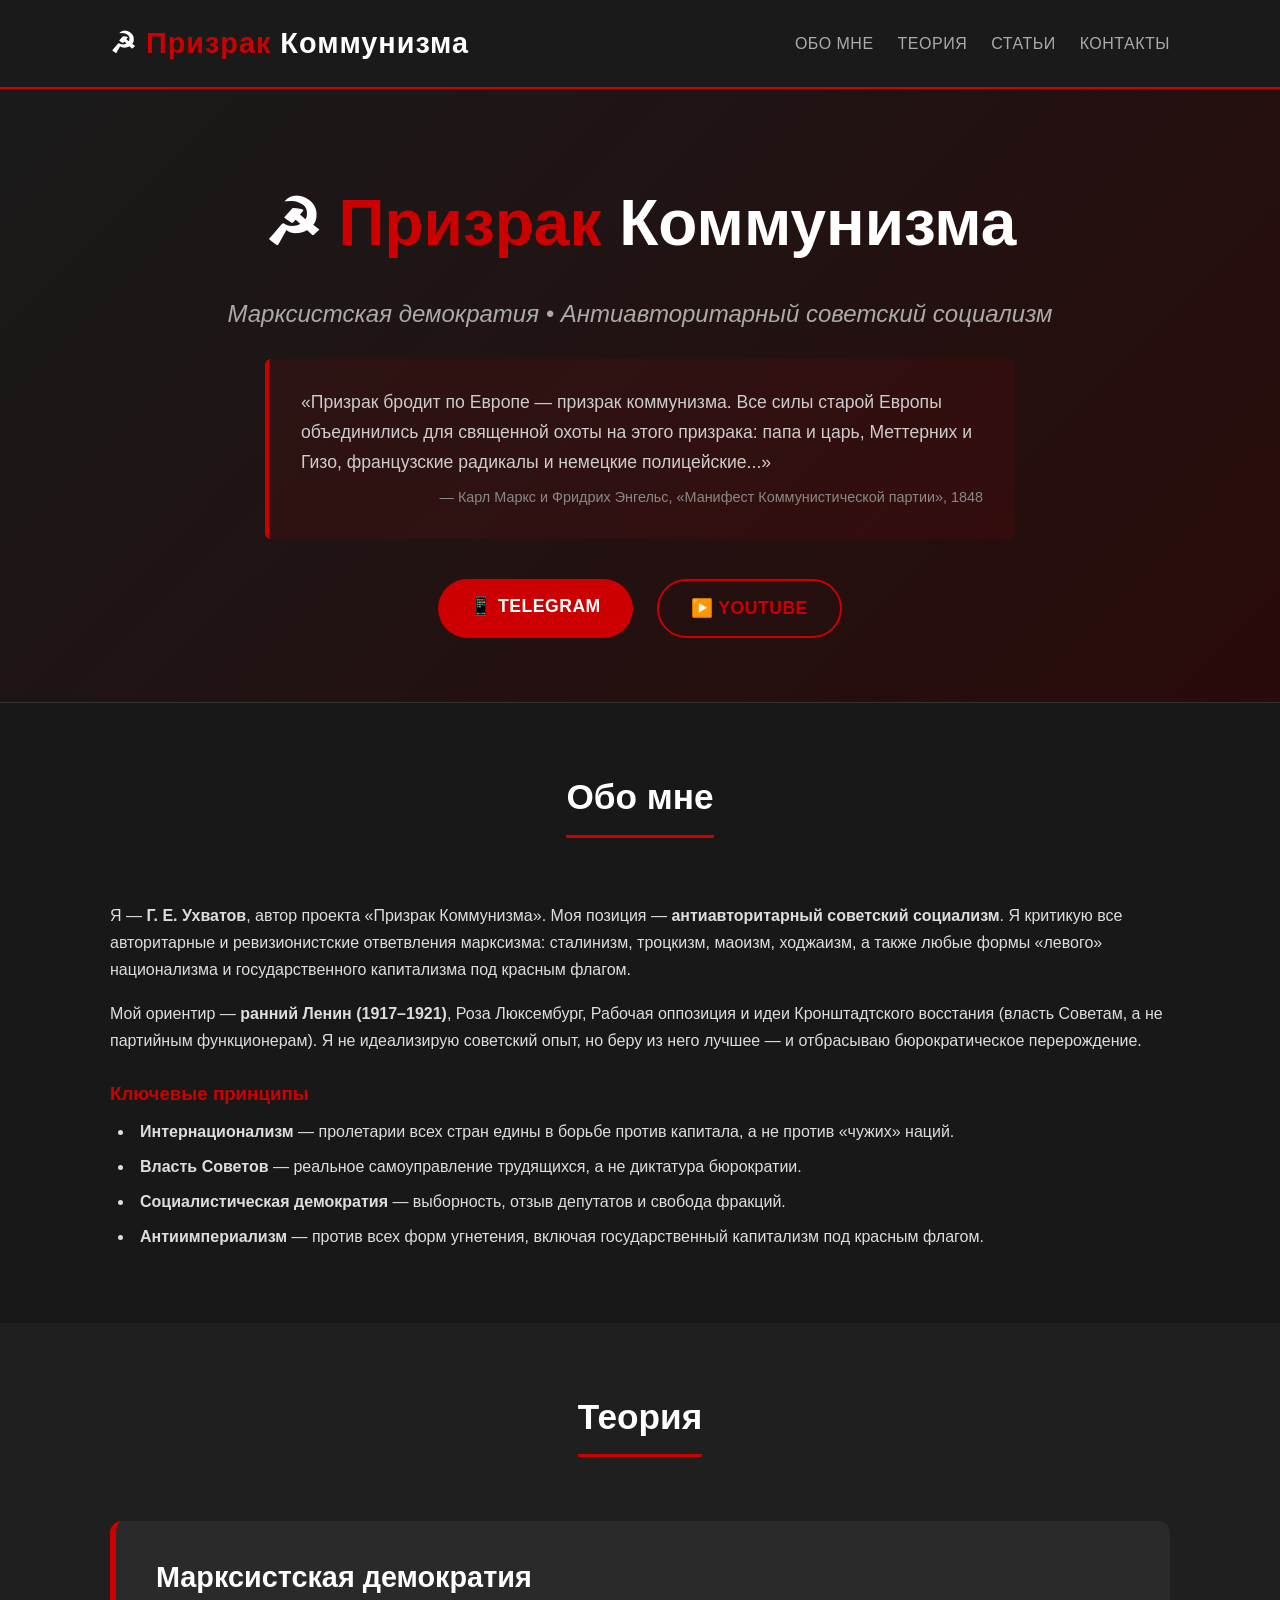
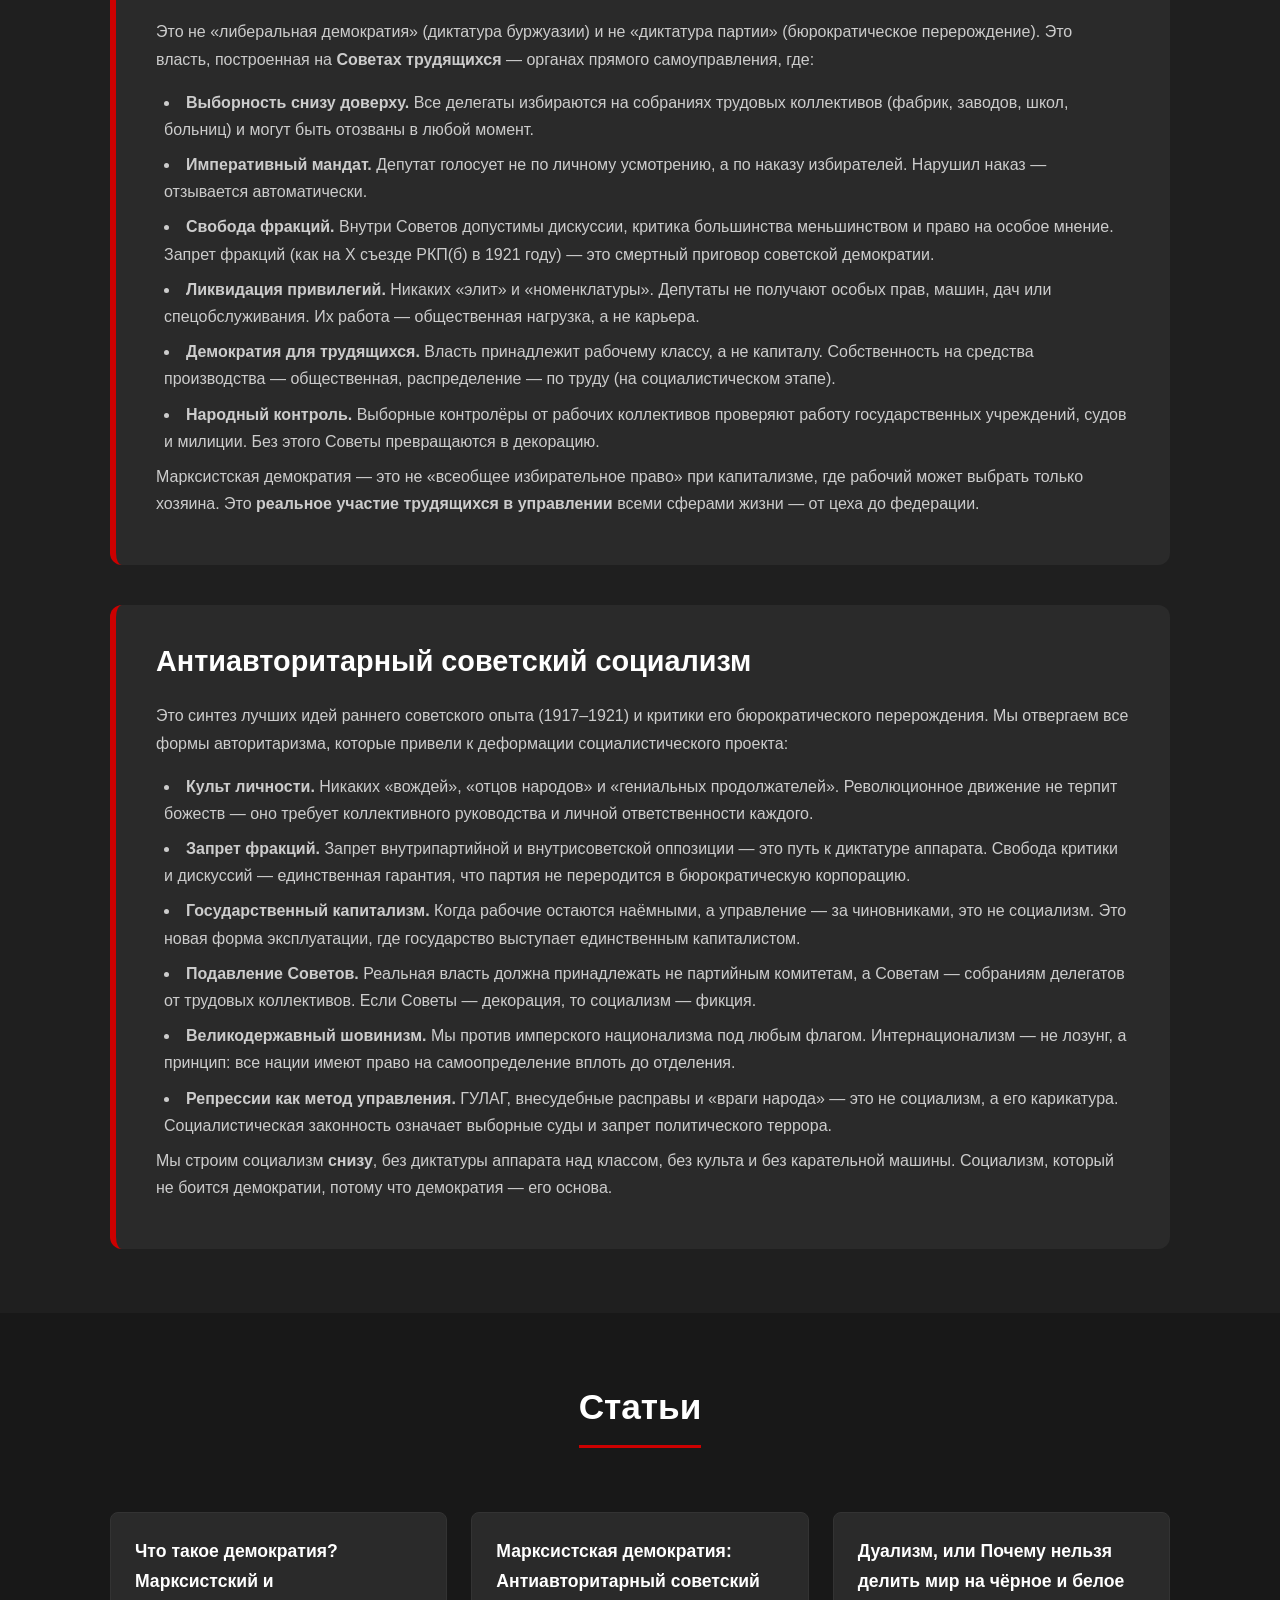
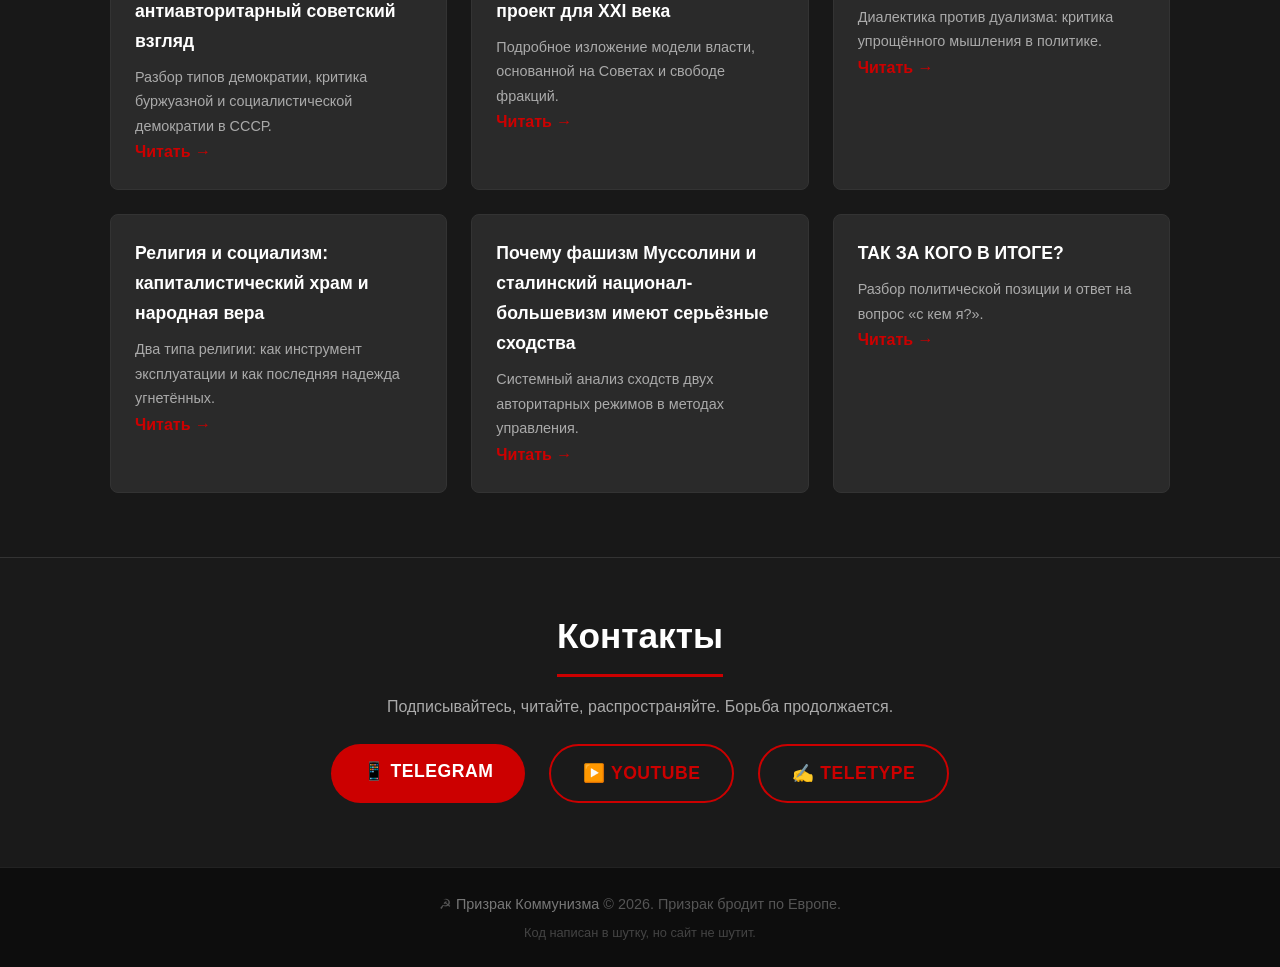
==== index.html @ 78a9e4da "Create index.html Добавил главную страницу" ====
<!DOCTYPE html>
<html lang="ru">
<head>
    <meta charset="UTF-8">
    <meta name="viewport" content="width=device-width, initial-scale=1.0">
    <title>Призрак Коммунизма</title>
    <style>
        /* --- Общие стили --- */
        * {
            margin: 0;
            padding: 0;
            box-sizing: border-box;
        }

        body {
            font-family: 'Segoe UI', Tahoma, Geneva, Verdana, sans-serif;
            background-color: #111;
            color: #ddd;
            line-height: 1.7;
        }

        a {
            color: #cc0000;
            text-decoration: none;
            transition: color 0.2s ease;
        }

        a:hover {
            color: #ff3333;
            text-decoration: underline;
        }

        .container {
            max-width: 1100px;
            margin: 0 auto;
            padding: 0 20px;
        }

        .section-title {
            font-size: 2.2rem;
            text-align: center;
            margin-bottom: 2.5rem;
            color: #fff;
            border-bottom: 3px solid #cc0000;
            padding-bottom: 0.5rem;
            display: inline-block;
        }

        .section-title-wrapper {
            text-align: center;
            margin-bottom: 1.5rem;
        }

        /* --- Шапка --- */
        header {
            background-color: #1a1a1a;
            padding: 1.2rem 0;
            border-bottom: 2px solid #cc0000;
            position: sticky;
            top: 0;
            z-index: 100;
        }

        nav {
            display: flex;
            justify-content: space-between;
            align-items: center;
            flex-wrap: wrap;
        }

        .logo {
            font-size: 1.8rem;
            font-weight: bold;
            color: #fff;
            letter-spacing: 1px;
        }

        .logo span {
            color: #cc0000;
        }

        .nav-links {
            list-style: none;
            display: flex;
            flex-wrap: wrap;
            gap: 1.5rem;
        }

        .nav-links a {
            color: #aaa;
            font-size: 1rem;
            text-transform: uppercase;
            letter-spacing: 0.5px;
            padding: 0.5rem 0;
            border-bottom: 2px solid transparent;
            transition: all 0.2s ease;
        }

        .nav-links a:hover {
            color: #fff;
            border-bottom-color: #cc0000;
            text-decoration: none;
        }

        /* --- Секция "Главный экран" (Hero) --- */
        .hero {
            padding: 5rem 0 4rem;
            text-align: center;
            background: linear-gradient(135deg, #1a1a1a 0%, #2a0a0a 100%);
            border-bottom: 1px solid #333;
        }

        .hero h1 {
            font-size: 4rem;
            color: #fff;
            margin-bottom: 1rem;
        }

        .hero h1 span {
            color: #cc0000;
        }

        .hero .subtitle {
            font-size: 1.5rem;
            color: #aaa;
            margin-bottom: 1.5rem;
            font-style: italic;
        }

        .hero .quote {
            max-width: 750px;
            margin: 0 auto 2.5rem;
            padding: 1.8rem 2rem;
            background: rgba(204, 0, 0, 0.08);
            border-left: 4px solid #cc0000;
            border-radius: 6px;
            font-size: 1.1rem;
            color: #ccc;
            text-align: left;
        }

        .hero .quote cite {
            display: block;
            text-align: right;
            margin-top: 0.5rem;
            font-style: normal;
            color: #888;
            font-size: 0.9rem;
        }

        .hero .social-buttons {
            display: flex;
            gap: 1.5rem;
            justify-content: center;
            flex-wrap: wrap;
            margin-top: 2rem;
        }

        .btn {
            display: inline-block;
            background: #cc0000;
            color: #fff;
            padding: 0.8rem 2rem;
            border: none;
            border-radius: 40px;
            font-size: 1.1rem;
            font-weight: bold;
            cursor: pointer;
            transition: background 0.2s ease, transform 0.2s ease;
            text-transform: uppercase;
            letter-spacing: 0.5px;
        }

        .btn:hover {
            background: #aa0000;
            transform: scale(1.03);
            text-decoration: none;
            color: #fff;
        }

        .btn-outline {
            background: transparent;
            border: 2px solid #cc0000;
            color: #cc0000;
        }

        .btn-outline:hover {
            background: #cc0000;
            color: #fff;
        }

        /* --- Секция "Обо мне" --- */
        .about {
            padding: 4rem 0;
            background-color: #181818;
        }

        .about-text h3 {
            color: #cc0000;
            margin-top: 1.5rem;
            margin-bottom: 0.5rem;
        }

        .about-text p {
            margin-bottom: 1rem;
        }

        .about-text ul {
            list-style-position: inside;
            padding-left: 0.5rem;
        }

        .about-text ul li {
            margin-bottom: 0.5rem;
        }

        /* --- Секция "Теория" --- */
        .theory {
            padding: 4rem 0;
            background-color: #1f1f1f;
        }

        .theory-block {
            background: #2a2a2a;
            padding: 2rem 2.5rem;
            border-radius: 12px;
            border-left: 6px solid #cc0000;
            margin-bottom: 2.5rem;
        }

        .theory-block:last-child {
            margin-bottom: 0;
        }

        .theory-block h3 {
            color: #fff;
            font-size: 1.8rem;
            margin-bottom: 1rem;
        }

        .theory-block p {
            color: #ccc;
            font-size: 1rem;
            margin-bottom: 1rem;
        }

        .theory-block ul {
            color: #ccc;
            list-style-position: inside;
            padding-left: 0.5rem;
        }

        .theory-block ul li {
            margin-bottom: 0.5rem;
        }

        /* --- Секция "Статьи" --- */
        .articles {
            padding: 4rem 0;
            background-color: #181818;
        }

        .articles-grid {
            display: grid;
            grid-template-columns: repeat(auto-fit, minmax(280px, 1fr));
            gap: 1.5rem;
        }

        .article-item {
            background: #2a2a2a;
            padding: 1.5rem;
            border-radius: 8px;
            border: 1px solid #333;
            transition: transform 0.2s ease, box-shadow 0.2s ease;
        }

        .article-item:hover {
            transform: translateY(-5px);
            box-shadow: 0 6px 20px rgba(0, 0, 0, 0.6);
            border-color: #cc0000;
        }

        .article-item h4 {
            color: #fff;
            font-size: 1.1rem;
            margin-bottom: 0.5rem;
        }

        .article-item p {
            color: #aaa;
            font-size: 0.9rem;
        }

        .article-item a {
            color: #cc0000;
            font-weight: bold;
        }

        /* --- Секция "Контакты" --- */
        .contact {
            padding: 3rem 0 4rem;
            background-color: #1a1a1a;
            text-align: center;
            border-top: 1px solid #333;
        }

        .contact-buttons {
            display: flex;
            gap: 1.5rem;
            justify-content: center;
            flex-wrap: wrap;
            margin-top: 1.5rem;
        }

        .contact-buttons .btn {
            min-width: 180px;
        }

        /* --- Подвал --- */
        footer {
            background-color: #0d0d0d;
            padding: 1.5rem 0;
            text-align: center;
            color: #555;
            font-size: 0.9rem;
            border-top: 1px solid #222;
        }

        footer a {
            color: #777;
        }

        footer a:hover {
            color: #cc0000;
        }

        /* --- Адаптивность --- */
        @media (max-width: 768px) {
            .hero h1 {
                font-size: 2.8rem;
            }
            .theory-block {
                padding: 1.5rem;
            }
            .nav-links {
                gap: 0.8rem;
                justify-content: center;
                margin-top: 0.5rem;
            }
            .nav-links a {
                font-size: 0.9rem;
            }
            .section-title {
                font-size: 1.8rem;
            }
            .hero .quote {
                font-size: 1rem;
                padding: 1rem;
            }
        }

        @media (max-width: 480px) {
            .hero h1 {
                font-size: 2.2rem;
            }
            .hero .subtitle {
                font-size: 1.2rem;
            }
            .btn {
                padding: 0.6rem 1.5rem;
                font-size: 1rem;
            }
            .contact-buttons .btn {
                min-width: 150px;
            }
            .theory-block {
                padding: 1rem;
            }
        }
    </style>
</head>
<body>

    <header>
        <div class="container">
            <nav>
                <div class="logo">☭ <span>Призрак</span> Коммунизма</div>
                <ul class="nav-links">
                    <li><a href="#about">Обо мне</a></li>
                    <li><a href="#theory">Теория</a></li>
                    <li><a href="#articles">Статьи</a></li>
                    <li><a href="#contact">Контакты</a></li>
                </ul>
            </nav>
        </div>
    </header>

    <main>
        <section class="hero">
            <div class="container">
                <h1>☭ <span>Призрак</span> Коммунизма</h1>
                <div class="subtitle">Марксистская демократия • Антиавторитарный советский социализм</div>

                <div class="quote">
                    «Призрак бродит по Европе — призрак коммунизма. Все силы старой Европы объединились для священной охоты на этого призрака: папа и царь, Меттерних и Гизо, французские радикалы и немецкие полицейские...»
                    <cite>— Карл Маркс и Фридрих Энгельс, «Манифест Коммунистической партии», 1848</cite>
                </div>

                <div class="social-buttons">
                    <a href="https://t.me/PrisrakKommunisma" target="_blank" class="btn">📱 Telegram</a>
                    <a href="https://www.youtube.com/@%D0%9F%D1%80%D0%B8%D0%B7%D1%80%D0%B0%D0%BA%D0%9A%D0%BE%D0%BC%D0%BC%D1%83%D0%BD%D0%B8%D0%B7%D0%BC%D0%B01917" target="_blank" class="btn btn-outline">▶️ YouTube</a>
                </div>
            </div>
        </section>

        <section id="about" class="about">
            <div class="container">
                <div class="section-title-wrapper">
                    <h2 class="section-title">Обо мне</h2>
                </div>
                <div class="about-text">
                    <p>Я — <strong>Г. Е. Ухватов</strong>, автор проекта «Призрак Коммунизма». Моя позиция — <strong>антиавторитарный советский социализм</strong>. Я критикую все авторитарные и ревизионистские ответвления марксизма: сталинизм, троцкизм, маоизм, ходжаизм, а также любые формы «левого» национализма и государственного капитализма под красным флагом.</p>
                    <p>Мой ориентир — <strong>ранний Ленин (1917–1921)</strong>, Роза Люксембург, Рабочая оппозиция и идеи Кронштадтского восстания (власть Советам, а не партийным функционерам). Я не идеализирую советский опыт, но беру из него лучшее — и отбрасываю бюрократическое перерождение.</p>
                    <h3>Ключевые принципы</h3>
                    <ul>
                        <li><strong>Интернационализм</strong> — пролетарии всех стран едины в борьбе против капитала, а не против «чужих» наций.</li>
                        <li><strong>Власть Советов</strong> — реальное самоуправление трудящихся, а не диктатура бюрократии.</li>
                        <li><strong>Социалистическая демократия</strong> — выборность, отзыв депутатов и свобода фракций.</li>
                        <li><strong>Антиимпериализм</strong> — против всех форм угнетения, включая государственный капитализм под красным флагом.</li>
                    </ul>
                </div>
            </div>
        </section>

        <section id="theory" class="theory">
            <div class="container">
                <div class="section-title-wrapper">
                    <h2 class="section-title">Теория</h2>
                </div>

                <div class="theory-block">
                    <h3>Марксистская демократия</h3>
                    <p>Это не «либеральная демократия» (диктатура буржуазии) и не «диктатура партии» (бюрократическое перерождение). Это власть, построенная на <strong>Советах трудящихся</strong> — органах прямого самоуправления, где:</p>
                    <ul>
                        <li><strong>Выборность снизу доверху.</strong> Все делегаты избираются на собраниях трудовых коллективов (фабрик, заводов, школ, больниц) и могут быть отозваны в любой момент.</li>
                        <li><strong>Императивный мандат.</strong> Депутат голосует не по личному усмотрению, а по наказу избирателей. Нарушил наказ — отзывается автоматически.</li>
                        <li><strong>Свобода фракций.</strong> Внутри Советов допустимы дискуссии, критика большинства меньшинством и право на особое мнение. Запрет фракций (как на X съезде РКП(б) в 1921 году) — это смертный приговор советской демократии.</li>
                        <li><strong>Ликвидация привилегий.</strong> Никаких «элит» и «номенклатуры». Депутаты не получают особых прав, машин, дач или спецобслуживания. Их работа — общественная нагрузка, а не карьера.</li>
                        <li><strong>Демократия для трудящихся.</strong> Власть принадлежит рабочему классу, а не капиталу. Собственность на средства производства — общественная, распределение — по труду (на социалистическом этапе).</li>
                        <li><strong>Народный контроль.</strong> Выборные контролёры от рабочих коллективов проверяют работу государственных учреждений, судов и милиции. Без этого Советы превращаются в декорацию.</li>
                    </ul>
                    <p>Марксистская демократия — это не «всеобщее избирательное право» при капитализме, где рабочий может выбрать только хозяина. Это <strong>реальное участие трудящихся в управлении</strong> всеми сферами жизни — от цеха до федерации.</p>
                </div>

                <div class="theory-block">
                    <h3>Антиавторитарный советский социализм</h3>
                    <p>Это синтез лучших идей раннего советского опыта (1917–1921) и критики его бюрократического перерождения. Мы отвергаем все формы авторитаризма, которые привели к деформации социалистического проекта:</p>
                    <ul>
                        <li><strong>Культ личности.</strong> Никаких «вождей», «отцов народов» и «гениальных продолжателей». Революционное движение не терпит божеств — оно требует коллективного руководства и личной ответственности каждого.</li>
                        <li><strong>Запрет фракций.</strong> Запрет внутрипартийной и внутрисоветской оппозиции — это путь к диктатуре аппарата. Свобода критики и дискуссий — единственная гарантия, что партия не переродится в бюрократическую корпорацию.</li>
                        <li><strong>Государственный капитализм.</strong> Когда рабочие остаются наёмными, а управление — за чиновниками, это не социализм. Это новая форма эксплуатации, где государство выступает единственным капиталистом.</li>
                        <li><strong>Подавление Советов.</strong> Реальная власть должна принадлежать не партийным комитетам, а Советам — собраниям делегатов от трудовых коллективов. Если Советы — декорация, то социализм — фикция.</li>
                        <li><strong>Великодержавный шовинизм.</strong> Мы против имперского национализма под любым флагом. Интернационализм — не лозунг, а принцип: все нации имеют право на самоопределение вплоть до отделения.</li>
                        <li><strong>Репрессии как метод управления.</strong> ГУЛАГ, внесудебные расправы и «враги народа» — это не социализм, а его карикатура. Социалистическая законность означает выборные суды и запрет политического террора.</li>
                    </ul>
                    <p>Мы строим социализм <strong>снизу</strong>, без диктатуры аппарата над классом, без культа и без карательной машины. Социализм, который не боится демократии, потому что демократия — его основа.</p>
                </div>
            </div>
        </section>

        <section id="articles" class="articles">
            <div class="container">
                <div class="section-title-wrapper">
                    <h2 class="section-title">Статьи</h2>
                </div>
                <div class="articles-grid">
                    <div class="article-item">
                        <h4>Что такое демократия? Марксистский и антиавторитарный советский взгляд</h4>
                        <p>Разбор типов демократии, критика буржуазной и социалистической демократии в СССР.</p>
                        <a href="https://teletype.in/@prisrakkommunizma/i5ciW6NIHdo" target="_blank">Читать →</a>
                    </div>
                    <div class="article-item">
                        <h4>Марксистская демократия: Антиавторитарный советский проект для XXI века</h4>
                        <p>Подробное изложение модели власти, основанной на Советах и свободе фракций.</p>
                        <a href="https://teletype.in/@prisrakkommunizma/D3QZAGJxFAx" target="_blank">Читать →</a>
                    </div>
                    <div class="article-item">
                        <h4>Дуализм, или Почему нельзя делить мир на чёрное и белое</h4>
                        <p>Диалектика против дуализма: критика упрощённого мышления в политике.</p>
                        <a href="https://teletype.in/@prisrakkommunizma/j9xN5sUcMgI" target="_blank">Читать →</a>
                    </div>
                    <div class="article-item">
                        <h4>Религия и социализм: капиталистический храм и народная вера</h4>
                        <p>Два типа религии: как инструмент эксплуатации и как последняя надежда угнетённых.</p>
                        <a href="https://teletype.in/@prisrakkommunizma/PTnftL9fuDg" target="_blank">Читать →</a>
                    </div>
                    <div class="article-item">
                        <h4>Почему фашизм Муссолини и сталинский национал-большевизм имеют серьёзные сходства</h4>
                        <p>Системный анализ сходств двух авторитарных режимов в методах управления.</p>
                        <a href="https://teletype.in/@prisrakkommunizma/qgGMhdi1E5J" target="_blank">Читать →</a>
                    </div>
                    <div class="article-item">
                        <h4>ТАК ЗА КОГО В ИТОГЕ?</h4>
                        <p>Разбор политической позиции и ответ на вопрос «с кем я?».</p>
                        <a href="https://teletype.in/@prisrakkommunizma/jtAkKYt0l3Q" target="_blank">Читать →</a>
                    </div>
                </div>
            </div>
        </section>

        <section id="contact" class="contact">
            <div class="container">
                <h2 class="section-title" style="display: inline-block; margin-bottom: 0;">Контакты</h2>
                <p style="margin-top: 1rem; color: #aaa;">Подписывайтесь, читайте, распространяйте. Борьба продолжается.</p>
                <div class="contact-buttons">
                    <a href="https://t.me/PrisrakKommunisma" target="_blank" class="btn">📱 Telegram</a>
                    <a href="https://www.youtube.com/@%D0%9F%D1%80%D0%B8%D0%B7%D1%80%D0%B0%D0%BA%D0%9A%D0%BE%D0%BC%D0%BC%D1%83%D0%BD%D0%B8%D0%B7%D0%BC%D0%B01917" target="_blank" class="btn btn-outline">▶️ YouTube</a>
                    <a href="https://teletype.in/@prisrakkommunizma" target="_blank" class="btn btn-outline">✍️ Teletype</a>
                </div>
            </div>
        </section>
    </main>

    <footer>
        <div class="container">
            <p>☭ <a href="https://t.me/PrisrakKommunisma" target="_blank">Призрак Коммунизма</a> © 2026. Призрак бродит по Европе.</p>
            <p style="margin-top: 0.3rem; font-size: 0.8rem; color: #444;">Код написан в шутку, но сайт не шутит.</p>
        </div>
    </footer>

</body>
</html>
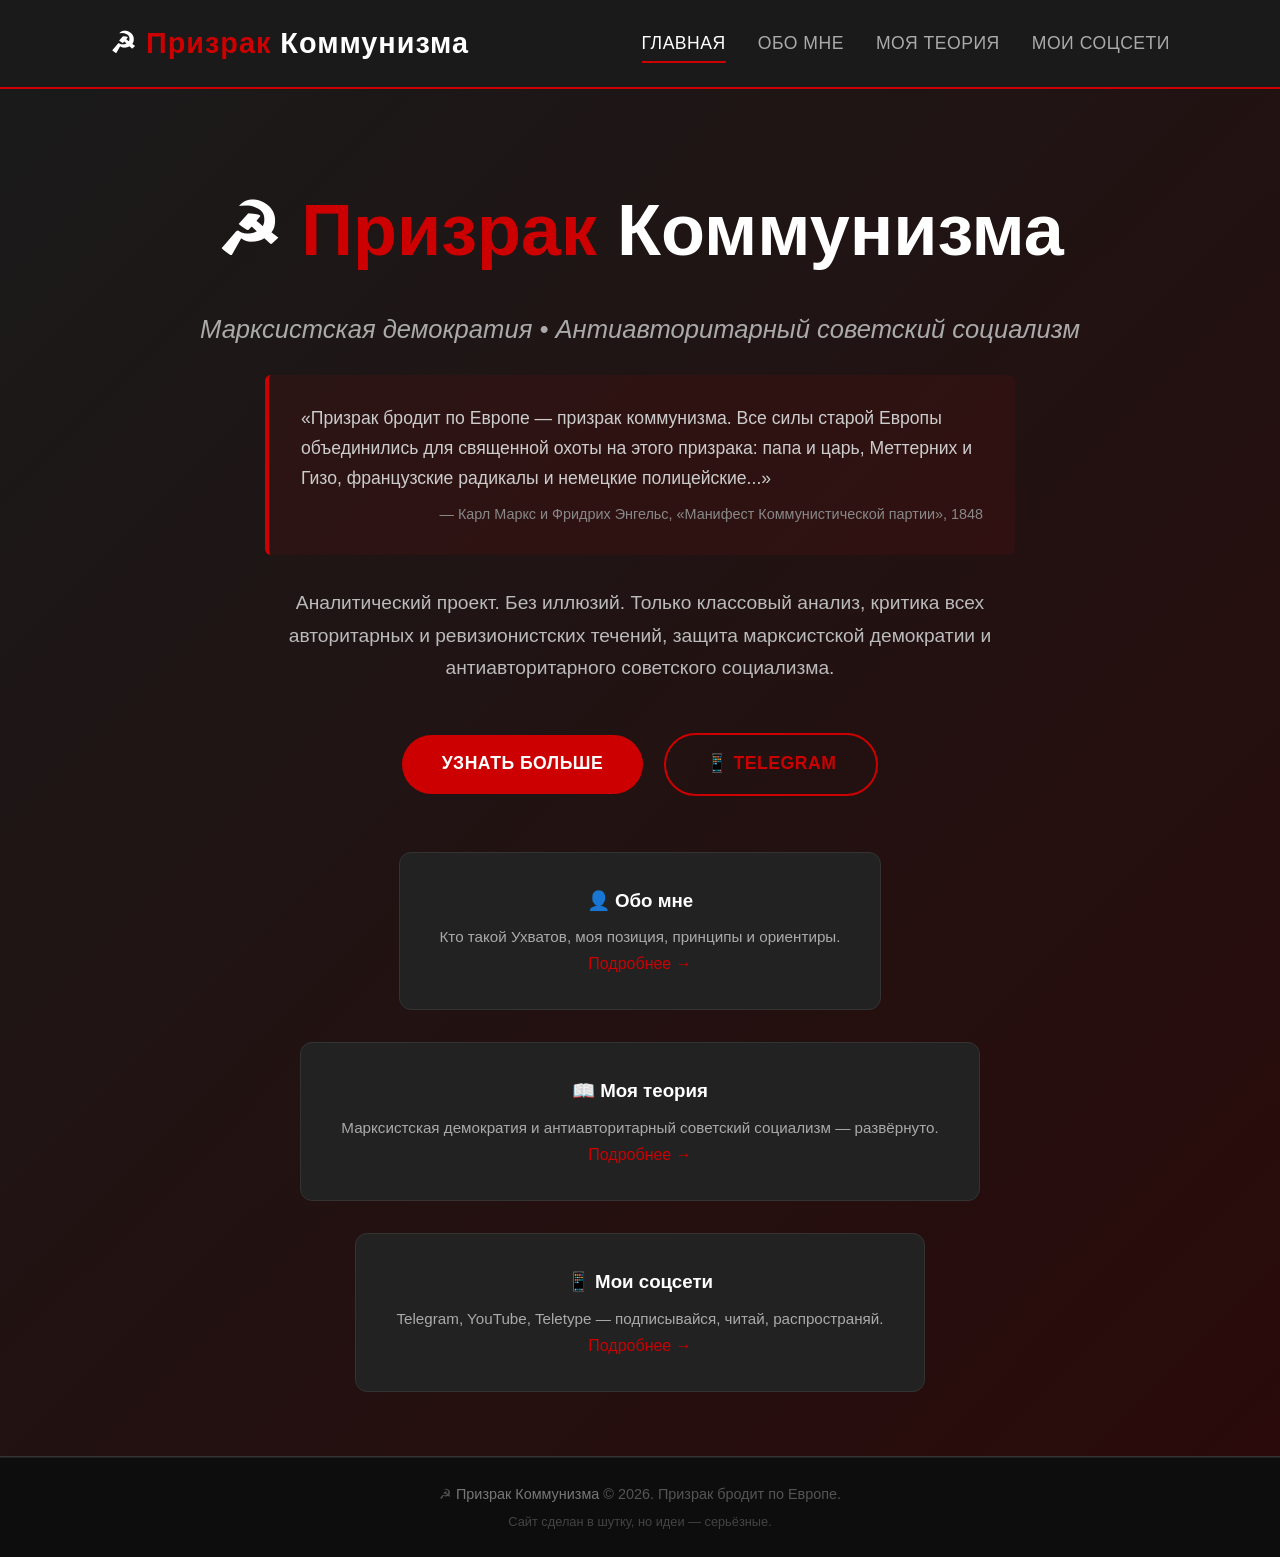
==== commit f9db4a1e: "Update index.html" ====
--- a/index.html
+++ b/index.html
@@ -3,55 +3,44 @@
 <head>
     <meta charset="UTF-8">
     <meta name="viewport" content="width=device-width, initial-scale=1.0">
-    <title>Призрак Коммунизма</title>
+    <title>Призрак Коммунизма — Главная</title>
     <style>
-        /* --- Общие стили --- */
-        * {
-            margin: 0;
-            padding: 0;
-            box-sizing: border-box;
-        }
-
+        /* ===== Общие стили ===== */
+        * { margin: 0; padding: 0; box-sizing: border-box; }
         body {
             font-family: 'Segoe UI', Tahoma, Geneva, Verdana, sans-serif;
             background-color: #111;
             color: #ddd;
             line-height: 1.7;
-        }
-
+            min-height: 100vh;
+            display: flex;
+            flex-direction: column;
+        }
         a {
             color: #cc0000;
             text-decoration: none;
             transition: color 0.2s ease;
         }
-
         a:hover {
             color: #ff3333;
             text-decoration: underline;
         }
-
         .container {
             max-width: 1100px;
             margin: 0 auto;
             padding: 0 20px;
         }
-
         .section-title {
             font-size: 2.2rem;
             text-align: center;
-            margin-bottom: 2.5rem;
+            margin-bottom: 2rem;
             color: #fff;
             border-bottom: 3px solid #cc0000;
             padding-bottom: 0.5rem;
             display: inline-block;
         }
 
-        .section-title-wrapper {
-            text-align: center;
-            margin-bottom: 1.5rem;
-        }
-
-        /* --- Шапка --- */
+        /* ===== Шапка ===== */
         header {
             background-color: #1a1a1a;
             padding: 1.2rem 0;
@@ -60,76 +49,73 @@
             top: 0;
             z-index: 100;
         }
-
         nav {
             display: flex;
             justify-content: space-between;
             align-items: center;
             flex-wrap: wrap;
         }
-
         .logo {
             font-size: 1.8rem;
             font-weight: bold;
             color: #fff;
             letter-spacing: 1px;
         }
-
-        .logo span {
-            color: #cc0000;
-        }
-
+        .logo span { color: #cc0000; }
         .nav-links {
             list-style: none;
             display: flex;
             flex-wrap: wrap;
-            gap: 1.5rem;
-        }
-
+            gap: 2rem;
+        }
         .nav-links a {
             color: #aaa;
-            font-size: 1rem;
+            font-size: 1.1rem;
             text-transform: uppercase;
             letter-spacing: 0.5px;
             padding: 0.5rem 0;
             border-bottom: 2px solid transparent;
             transition: all 0.2s ease;
         }
-
         .nav-links a:hover {
             color: #fff;
             border-bottom-color: #cc0000;
             text-decoration: none;
         }
-
-        /* --- Секция "Главный экран" (Hero) --- */
+        .nav-links a.active {
+            color: #fff;
+            border-bottom-color: #cc0000;
+        }
+
+        /* ===== Герой (Главная) ===== */
         .hero {
             padding: 5rem 0 4rem;
             text-align: center;
             background: linear-gradient(135deg, #1a1a1a 0%, #2a0a0a 100%);
             border-bottom: 1px solid #333;
-        }
-
+            flex: 1;
+        }
         .hero h1 {
-            font-size: 4rem;
+            font-size: 4.5rem;
             color: #fff;
             margin-bottom: 1rem;
         }
-
-        .hero h1 span {
-            color: #cc0000;
-        }
-
+        .hero h1 span { color: #cc0000; }
         .hero .subtitle {
-            font-size: 1.5rem;
+            font-size: 1.6rem;
             color: #aaa;
+            font-style: italic;
             margin-bottom: 1.5rem;
-            font-style: italic;
-        }
-
+        }
+        .hero .description {
+            font-size: 1.2rem;
+            max-width: 750px;
+            margin: 0 auto 2.5rem;
+            color: #bbb;
+        }
         .hero .quote {
             max-width: 750px;
-            margin: 0 auto 2.5rem;
+            margin: 0 auto 2rem;
             padding: 1.8rem 2rem;
             background: rgba(204, 0, 0, 0.08);
             border-left: 4px solid #cc0000;
@@ -138,7 +124,6 @@
             color: #ccc;
             text-align: left;
         }
-
         .hero .quote cite {
             display: block;
             text-align: right;
@@ -147,176 +132,63 @@
             color: #888;
             font-size: 0.9rem;
         }
-
-        .hero .social-buttons {
-            display: flex;
-            gap: 1.5rem;
-            justify-content: center;
-            flex-wrap: wrap;
-            margin-top: 2rem;
-        }
-
-        .btn {
+        .hero .btn {
             display: inline-block;
             background: #cc0000;
             color: #fff;
-            padding: 0.8rem 2rem;
-            border: none;
+            padding: 0.9rem 2.5rem;
             border-radius: 40px;
             font-size: 1.1rem;
             font-weight: bold;
-            cursor: pointer;
-            transition: background 0.2s ease, transform 0.2s ease;
             text-transform: uppercase;
             letter-spacing: 0.5px;
-        }
-
-        .btn:hover {
+            transition: background 0.2s ease, transform 0.2s ease;
+            margin: 0.5rem;
+        }
+        .hero .btn:hover {
             background: #aa0000;
             transform: scale(1.03);
             text-decoration: none;
-            color: #fff;
-        }
-
-        .btn-outline {
+        }
+        .hero .btn-outline {
             background: transparent;
             border: 2px solid #cc0000;
             color: #cc0000;
         }
-
-        .btn-outline:hover {
+        .hero .btn-outline:hover {
             background: #cc0000;
             color: #fff;
         }
-
-        /* --- Секция "Обо мне" --- */
-        .about {
-            padding: 4rem 0;
-            background-color: #181818;
-        }
-
-        .about-text h3 {
-            color: #cc0000;
-            margin-top: 1.5rem;
-            margin-bottom: 0.5rem;
-        }
-
-        .about-text p {
-            margin-bottom: 1rem;
-        }
-
-        .about-text ul {
-            list-style-position: inside;
-            padding-left: 0.5rem;
-        }
-
-        .about-text ul li {
-            margin-bottom: 0.5rem;
-        }
-
-        /* --- Секция "Теория" --- */
-        .theory {
-            padding: 4rem 0;
-            background-color: #1f1f1f;
-        }
-
-        .theory-block {
-            background: #2a2a2a;
+        .hero .nav-cards {
+            display: flex;
+            flex-wrap: wrap;
+            gap: 2rem;
+            justify-content: center;
+            margin-top: 3rem;
+        }
+        .hero .nav-card {
+            background: #222;
             padding: 2rem 2.5rem;
             border-radius: 12px;
-            border-left: 6px solid #cc0000;
-            margin-bottom: 2.5rem;
-        }
-
-        .theory-block:last-child {
-            margin-bottom: 0;
-        }
-
-        .theory-block h3 {
-            color: #fff;
-            font-size: 1.8rem;
-            margin-bottom: 1rem;
-        }
-
-        .theory-block p {
-            color: #ccc;
-            font-size: 1rem;
-            margin-bottom: 1rem;
-        }
-
-        .theory-block ul {
-            color: #ccc;
-            list-style-position: inside;
-            padding-left: 0.5rem;
-        }
-
-        .theory-block ul li {
-            margin-bottom: 0.5rem;
-        }
-
-        /* --- Секция "Статьи" --- */
-        .articles {
-            padding: 4rem 0;
-            background-color: #181818;
-        }
-
-        .articles-grid {
-            display: grid;
-            grid-template-columns: repeat(auto-fit, minmax(280px, 1fr));
-            gap: 1.5rem;
-        }
-
-        .article-item {
-            background: #2a2a2a;
-            padding: 1.5rem;
-            border-radius: 8px;
             border: 1px solid #333;
             transition: transform 0.2s ease, box-shadow 0.2s ease;
-        }
-
-        .article-item:hover {
-            transform: translateY(-5px);
+            min-width: 200px;
+        }
+        .hero .nav-card:hover {
+            transform: translateY(-6px);
             box-shadow: 0 6px 20px rgba(0, 0, 0, 0.6);
             border-color: #cc0000;
         }
-
-        .article-item h4 {
-            color: #fff;
-            font-size: 1.1rem;
+        .hero .nav-card h3 {
+            color: #fff;
             margin-bottom: 0.5rem;
         }
-
-        .article-item p {
+        .hero .nav-card p {
             color: #aaa;
-            font-size: 0.9rem;
-        }
-
-        .article-item a {
-            color: #cc0000;
-            font-weight: bold;
-        }
-
-        /* --- Секция "Контакты" --- */
-        .contact {
-            padding: 3rem 0 4rem;
-            background-color: #1a1a1a;
-            text-align: center;
-            border-top: 1px solid #333;
-        }
-
-        .contact-buttons {
-            display: flex;
-            gap: 1.5rem;
-            justify-content: center;
-            flex-wrap: wrap;
-            margin-top: 1.5rem;
-        }
-
-        .contact-buttons .btn {
-            min-width: 180px;
-        }
-
-        /* --- Подвал --- */
+            font-size: 0.95rem;
+        }
+
+        /* ===== Подвал ===== */
         footer {
             background-color: #0d0d0d;
             padding: 1.5rem 0;
@@ -324,58 +196,23 @@
             color: #555;
             font-size: 0.9rem;
             border-top: 1px solid #222;
-        }
-
-        footer a {
-            color: #777;
-        }
-
-        footer a:hover {
-            color: #cc0000;
-        }
-
-        /* --- Адаптивность --- */
+            margin-top: auto;
+        }
+        footer a { color: #777; }
+        footer a:hover { color: #cc0000; }
+
+        /* ===== Адаптив ===== */
         @media (max-width: 768px) {
-            .hero h1 {
-                font-size: 2.8rem;
-            }
-            .theory-block {
-                padding: 1.5rem;
-            }
-            .nav-links {
-                gap: 0.8rem;
-                justify-content: center;
-                margin-top: 0.5rem;
-            }
-            .nav-links a {
-                font-size: 0.9rem;
-            }
-            .section-title {
-                font-size: 1.8rem;
-            }
-            .hero .quote {
-                font-size: 1rem;
-                padding: 1rem;
-            }
-        }
-
+            .hero h1 { font-size: 2.8rem; }
+            .hero .subtitle { font-size: 1.2rem; }
+            .hero .btn { padding: 0.7rem 1.8rem; font-size: 1rem; }
+            .nav-links { gap: 1rem; }
+            .nav-links a { font-size: 0.9rem; }
+        }
         @media (max-width: 480px) {
-            .hero h1 {
-                font-size: 2.2rem;
-            }
-            .hero .subtitle {
-                font-size: 1.2rem;
-            }
-            .btn {
-                padding: 0.6rem 1.5rem;
-                font-size: 1rem;
-            }
-            .contact-buttons .btn {
-                min-width: 150px;
-            }
-            .theory-block {
-                padding: 1rem;
-            }
+            .hero h1 { font-size: 2.2rem; }
+            .hero .quote { font-size: 1rem; padding: 1rem; }
+            .hero .nav-card { padding: 1.5rem; min-width: 150px; }
         }
     </style>
 </head>
@@ -386,145 +223,58 @@
             <nav>
                 <div class="logo">☭ <span>Призрак</span> Коммунизма</div>
                 <ul class="nav-links">
-                    <li><a href="#about">Обо мне</a></li>
-                    <li><a href="#theory">Теория</a></li>
-                    <li><a href="#articles">Статьи</a></li>
-                    <li><a href="#contact">Контакты</a></li>
+                    <li><a href="index.html" class="active">Главная</a></li>
+                    <li><a href="about.html">Обо мне</a></li>
+                    <li><a href="theory.html">Моя теория</a></li>
+                    <li><a href="social.html">Мои соцсети</a></li>
                 </ul>
             </nav>
         </div>
     </header>
 
-    <main>
-        <section class="hero">
-            <div class="container">
-                <h1>☭ <span>Призрак</span> Коммунизма</h1>
-                <div class="subtitle">Марксистская демократия • Антиавторитарный советский социализм</div>
-
-                <div class="quote">
-                    «Призрак бродит по Европе — призрак коммунизма. Все силы старой Европы объединились для священной охоты на этого призрака: папа и царь, Меттерних и Гизо, французские радикалы и немецкие полицейские...»
-                    <cite>— Карл Маркс и Фридрих Энгельс, «Манифест Коммунистической партии», 1848</cite>
+    <main class="hero">
+        <div class="container">
+            <h1>☭ <span>Призрак</span> Коммунизма</h1>
+            <div class="subtitle">Марксистская демократия • Антиавторитарный советский социализм</div>
+
+            <div class="quote">
+                «Призрак бродит по Европе — призрак коммунизма. Все силы старой Европы объединились для священной охоты на этого призрака: папа и царь, Меттерних и Гизо, французские радикалы и немецкие полицейские...»
+                <cite>— Карл Маркс и Фридрих Энгельс, «Манифест Коммунистической партии», 1848</cite>
+            </div>
+
+            <p class="description">
+                Аналитический проект. Без иллюзий. Только классовый анализ, критика всех авторитарных и ревизионистских течений, защита марксистской демократии и антиавторитарного советского социализма.
+            </p>
+
+            <div style="margin-bottom: 2rem;">
+                <a href="about.html" class="btn">Узнать больше</a>
+                <a href="https://t.me/PrisrakKommunisma" target="_blank" class="btn btn-outline">📱 Telegram</a>
+            </div>
+
+            <div class="nav-cards">
+                <div class="nav-card">
+                    <h3>👤 Обо мне</h3>
+                    <p>Кто такой Ухватов, моя позиция, принципы и ориентиры.</p>
+                    <a href="about.html">Подробнее →</a>
                 </div>
-
-                <div class="social-buttons">
-                    <a href="https://t.me/PrisrakKommunisma" target="_blank" class="btn">📱 Telegram</a>
-                    <a href="https://www.youtube.com/@%D0%9F%D1%80%D0%B8%D0%B7%D1%80%D0%B0%D0%BA%D0%9A%D0%BE%D0%BC%D0%BC%D1%83%D0%BD%D0%B8%D0%B7%D0%BC%D0%B01917" target="_blank" class="btn btn-outline">▶️ YouTube</a>
+                <div class="nav-card">
+                    <h3>📖 Моя теория</h3>
+                    <p>Марксистская демократия и антиавторитарный советский социализм — развёрнуто.</p>
+                    <a href="theory.html">Подробнее →</a>
+                </div>
+                <div class="nav-card">
+                    <h3>📱 Мои соцсети</h3>
+                    <p>Telegram, YouTube, Teletype — подписывайся, читай, распространяй.</p>
+                    <a href="social.html">Подробнее →</a>
                 </div>
             </div>
-        </section>
-
-        <section id="about" class="about">
-            <div class="container">
-                <div class="section-title-wrapper">
-                    <h2 class="section-title">Обо мне</h2>
-                </div>
-                <div class="about-text">
-                    <p>Я — <strong>Г. Е. Ухватов</strong>, автор проекта «Призрак Коммунизма». Моя позиция — <strong>антиавторитарный советский социализм</strong>. Я критикую все авторитарные и ревизионистские ответвления марксизма: сталинизм, троцкизм, маоизм, ходжаизм, а также любые формы «левого» национализма и государственного капитализма под красным флагом.</p>
-                    <p>Мой ориентир — <strong>ранний Ленин (1917–1921)</strong>, Роза Люксембург, Рабочая оппозиция и идеи Кронштадтского восстания (власть Советам, а не партийным функционерам). Я не идеализирую советский опыт, но беру из него лучшее — и отбрасываю бюрократическое перерождение.</p>
-                    <h3>Ключевые принципы</h3>
-                    <ul>
-                        <li><strong>Интернационализм</strong> — пролетарии всех стран едины в борьбе против капитала, а не против «чужих» наций.</li>
-                        <li><strong>Власть Советов</strong> — реальное самоуправление трудящихся, а не диктатура бюрократии.</li>
-                        <li><strong>Социалистическая демократия</strong> — выборность, отзыв депутатов и свобода фракций.</li>
-                        <li><strong>Антиимпериализм</strong> — против всех форм угнетения, включая государственный капитализм под красным флагом.</li>
-                    </ul>
-                </div>
-            </div>
-        </section>
-
-        <section id="theory" class="theory">
-            <div class="container">
-                <div class="section-title-wrapper">
-                    <h2 class="section-title">Теория</h2>
-                </div>
-
-                <div class="theory-block">
-                    <h3>Марксистская демократия</h3>
-                    <p>Это не «либеральная демократия» (диктатура буржуазии) и не «диктатура партии» (бюрократическое перерождение). Это власть, построенная на <strong>Советах трудящихся</strong> — органах прямого самоуправления, где:</p>
-                    <ul>
-                        <li><strong>Выборность снизу доверху.</strong> Все делегаты избираются на собраниях трудовых коллективов (фабрик, заводов, школ, больниц) и могут быть отозваны в любой момент.</li>
-                        <li><strong>Императивный мандат.</strong> Депутат голосует не по личному усмотрению, а по наказу избирателей. Нарушил наказ — отзывается автоматически.</li>
-                        <li><strong>Свобода фракций.</strong> Внутри Советов допустимы дискуссии, критика большинства меньшинством и право на особое мнение. Запрет фракций (как на X съезде РКП(б) в 1921 году) — это смертный приговор советской демократии.</li>
-                        <li><strong>Ликвидация привилегий.</strong> Никаких «элит» и «номенклатуры». Депутаты не получают особых прав, машин, дач или спецобслуживания. Их работа — общественная нагрузка, а не карьера.</li>
-                        <li><strong>Демократия для трудящихся.</strong> Власть принадлежит рабочему классу, а не капиталу. Собственность на средства производства — общественная, распределение — по труду (на социалистическом этапе).</li>
-                        <li><strong>Народный контроль.</strong> Выборные контролёры от рабочих коллективов проверяют работу государственных учреждений, судов и милиции. Без этого Советы превращаются в декорацию.</li>
-                    </ul>
-                    <p>Марксистская демократия — это не «всеобщее избирательное право» при капитализме, где рабочий может выбрать только хозяина. Это <strong>реальное участие трудящихся в управлении</strong> всеми сферами жизни — от цеха до федерации.</p>
-                </div>
-
-                <div class="theory-block">
-                    <h3>Антиавторитарный советский социализм</h3>
-                    <p>Это синтез лучших идей раннего советского опыта (1917–1921) и критики его бюрократического перерождения. Мы отвергаем все формы авторитаризма, которые привели к деформации социалистического проекта:</p>
-                    <ul>
-                        <li><strong>Культ личности.</strong> Никаких «вождей», «отцов народов» и «гениальных продолжателей». Революционное движение не терпит божеств — оно требует коллективного руководства и личной ответственности каждого.</li>
-                        <li><strong>Запрет фракций.</strong> Запрет внутрипартийной и внутрисоветской оппозиции — это путь к диктатуре аппарата. Свобода критики и дискуссий — единственная гарантия, что партия не переродится в бюрократическую корпорацию.</li>
-                        <li><strong>Государственный капитализм.</strong> Когда рабочие остаются наёмными, а управление — за чиновниками, это не социализм. Это новая форма эксплуатации, где государство выступает единственным капиталистом.</li>
-                        <li><strong>Подавление Советов.</strong> Реальная власть должна принадлежать не партийным комитетам, а Советам — собраниям делегатов от трудовых коллективов. Если Советы — декорация, то социализм — фикция.</li>
-                        <li><strong>Великодержавный шовинизм.</strong> Мы против имперского национализма под любым флагом. Интернационализм — не лозунг, а принцип: все нации имеют право на самоопределение вплоть до отделения.</li>
-                        <li><strong>Репрессии как метод управления.</strong> ГУЛАГ, внесудебные расправы и «враги народа» — это не социализм, а его карикатура. Социалистическая законность означает выборные суды и запрет политического террора.</li>
-                    </ul>
-                    <p>Мы строим социализм <strong>снизу</strong>, без диктатуры аппарата над классом, без культа и без карательной машины. Социализм, который не боится демократии, потому что демократия — его основа.</p>
-                </div>
-            </div>
-        </section>
-
-        <section id="articles" class="articles">
-            <div class="container">
-                <div class="section-title-wrapper">
-                    <h2 class="section-title">Статьи</h2>
-                </div>
-                <div class="articles-grid">
-                    <div class="article-item">
-                        <h4>Что такое демократия? Марксистский и антиавторитарный советский взгляд</h4>
-                        <p>Разбор типов демократии, критика буржуазной и социалистической демократии в СССР.</p>
-                        <a href="https://teletype.in/@prisrakkommunizma/i5ciW6NIHdo" target="_blank">Читать →</a>
-                    </div>
-                    <div class="article-item">
-                        <h4>Марксистская демократия: Антиавторитарный советский проект для XXI века</h4>
-                        <p>Подробное изложение модели власти, основанной на Советах и свободе фракций.</p>
-                        <a href="https://teletype.in/@prisrakkommunizma/D3QZAGJxFAx" target="_blank">Читать →</a>
-                    </div>
-                    <div class="article-item">
-                        <h4>Дуализм, или Почему нельзя делить мир на чёрное и белое</h4>
-                        <p>Диалектика против дуализма: критика упрощённого мышления в политике.</p>
-                        <a href="https://teletype.in/@prisrakkommunizma/j9xN5sUcMgI" target="_blank">Читать →</a>
-                    </div>
-                    <div class="article-item">
-                        <h4>Религия и социализм: капиталистический храм и народная вера</h4>
-                        <p>Два типа религии: как инструмент эксплуатации и как последняя надежда угнетённых.</p>
-                        <a href="https://teletype.in/@prisrakkommunizma/PTnftL9fuDg" target="_blank">Читать →</a>
-                    </div>
-                    <div class="article-item">
-                        <h4>Почему фашизм Муссолини и сталинский национал-большевизм имеют серьёзные сходства</h4>
-                        <p>Системный анализ сходств двух авторитарных режимов в методах управления.</p>
-                        <a href="https://teletype.in/@prisrakkommunizma/qgGMhdi1E5J" target="_blank">Читать →</a>
-                    </div>
-                    <div class="article-item">
-                        <h4>ТАК ЗА КОГО В ИТОГЕ?</h4>
-                        <p>Разбор политической позиции и ответ на вопрос «с кем я?».</p>
-                        <a href="https://teletype.in/@prisrakkommunizma/jtAkKYt0l3Q" target="_blank">Читать →</a>
-                    </div>
-                </div>
-            </div>
-        </section>
-
-        <section id="contact" class="contact">
-            <div class="container">
-                <h2 class="section-title" style="display: inline-block; margin-bottom: 0;">Контакты</h2>
-                <p style="margin-top: 1rem; color: #aaa;">Подписывайтесь, читайте, распространяйте. Борьба продолжается.</p>
-                <div class="contact-buttons">
-                    <a href="https://t.me/PrisrakKommunisma" target="_blank" class="btn">📱 Telegram</a>
-                    <a href="https://www.youtube.com/@%D0%9F%D1%80%D0%B8%D0%B7%D1%80%D0%B0%D0%BA%D0%9A%D0%BE%D0%BC%D0%BC%D1%83%D0%BD%D0%B8%D0%B7%D0%BC%D0%B01917" target="_blank" class="btn btn-outline">▶️ YouTube</a>
-                    <a href="https://teletype.in/@prisrakkommunizma" target="_blank" class="btn btn-outline">✍️ Teletype</a>
-                </div>
-            </div>
-        </section>
+        </div>
     </main>
 
     <footer>
         <div class="container">
-            <p>☭ <a href="https://t.me/PrisrakKommunisma" target="_blank">Призрак Коммунизма</a> © 2026. Призрак бродит по Европе.</p>
-            <p style="margin-top: 0.3rem; font-size: 0.8rem; color: #444;">Код написан в шутку, но сайт не шутит.</p>
+            <p>☭ <a href="index.html">Призрак Коммунизма</a> © 2026. Призрак бродит по Европе.</p>
+            <p style="margin-top: 0.3rem; font-size: 0.8rem; color: #444;">Сайт сделан в шутку, но идеи — серьёзные.</p>
         </div>
     </footer>
 
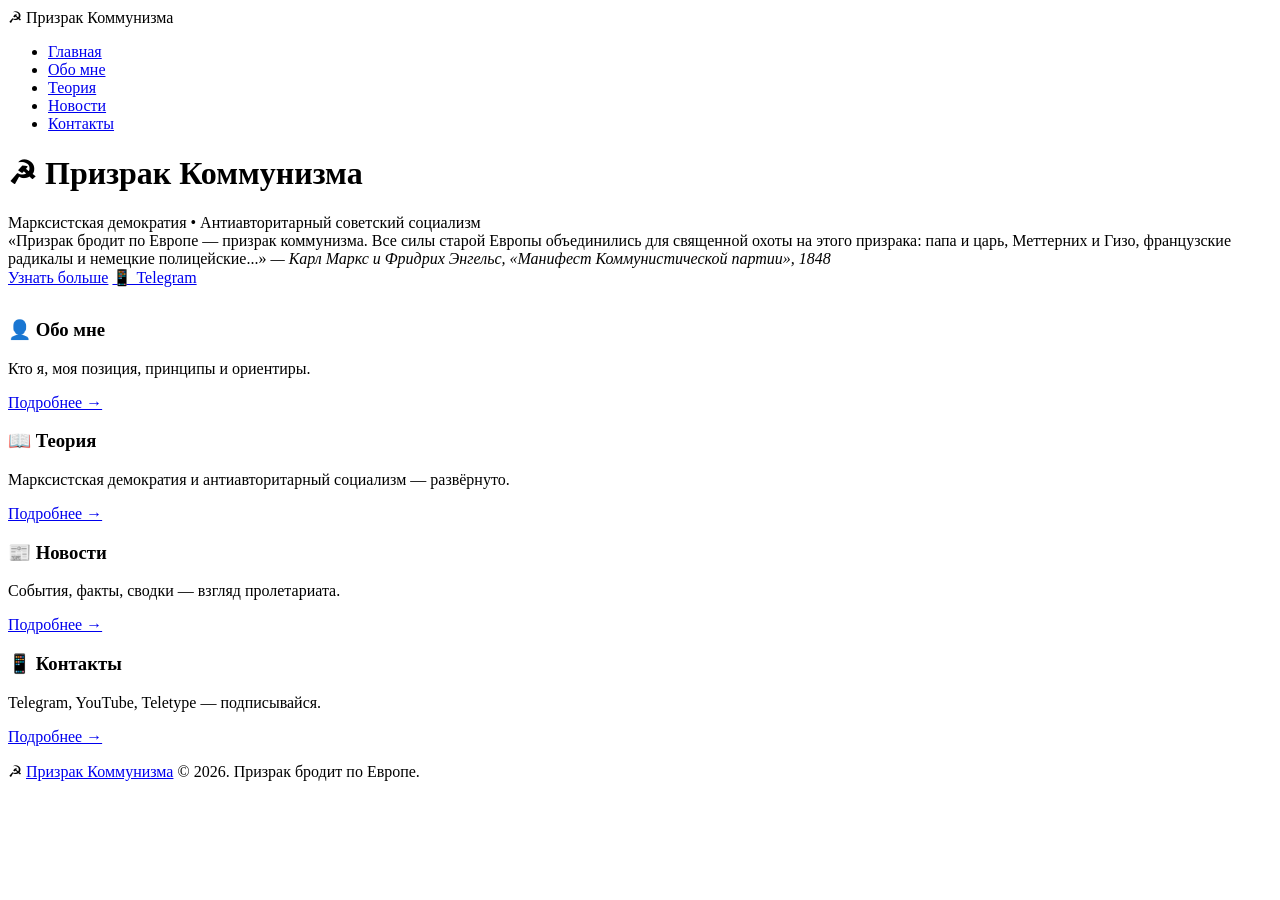
==== commit 5fc1900b: "Update index.html" ====
--- a/index.html
+++ b/index.html
@@ -4,279 +4,70 @@
     <meta charset="UTF-8">
     <meta name="viewport" content="width=device-width, initial-scale=1.0">
     <title>Призрак Коммунизма — Главная</title>
-    <style>
-        /* ===== Общие стили ===== */
-        * { margin: 0; padding: 0; box-sizing: border-box; }
-        body {
-            font-family: 'Segoe UI', Tahoma, Geneva, Verdana, sans-serif;
-            background-color: #111;
-            color: #ddd;
-            line-height: 1.7;
-            min-height: 100vh;
-            display: flex;
-            flex-direction: column;
-        }
-        a {
-            color: #cc0000;
-            text-decoration: none;
-            transition: color 0.2s ease;
-        }
-        a:hover {
-            color: #ff3333;
-            text-decoration: underline;
-        }
-        .container {
-            max-width: 1100px;
-            margin: 0 auto;
-            padding: 0 20px;
-        }
-        .section-title {
-            font-size: 2.2rem;
-            text-align: center;
-            margin-bottom: 2rem;
-            color: #fff;
-            border-bottom: 3px solid #cc0000;
-            padding-bottom: 0.5rem;
-            display: inline-block;
-        }
-
-        /* ===== Шапка ===== */
-        header {
-            background-color: #1a1a1a;
-            padding: 1.2rem 0;
-            border-bottom: 2px solid #cc0000;
-            position: sticky;
-            top: 0;
-            z-index: 100;
-        }
-        nav {
-            display: flex;
-            justify-content: space-between;
-            align-items: center;
-            flex-wrap: wrap;
-        }
-        .logo {
-            font-size: 1.8rem;
-            font-weight: bold;
-            color: #fff;
-            letter-spacing: 1px;
-        }
-        .logo span { color: #cc0000; }
-        .nav-links {
-            list-style: none;
-            display: flex;
-            flex-wrap: wrap;
-            gap: 2rem;
-        }
-        .nav-links a {
-            color: #aaa;
-            font-size: 1.1rem;
-            text-transform: uppercase;
-            letter-spacing: 0.5px;
-            padding: 0.5rem 0;
-            border-bottom: 2px solid transparent;
-            transition: all 0.2s ease;
-        }
-        .nav-links a:hover {
-            color: #fff;
-            border-bottom-color: #cc0000;
-            text-decoration: none;
-        }
-        .nav-links a.active {
-            color: #fff;
-            border-bottom-color: #cc0000;
-        }
-
-        /* ===== Герой (Главная) ===== */
-        .hero {
-            padding: 5rem 0 4rem;
-            text-align: center;
-            background: linear-gradient(135deg, #1a1a1a 0%, #2a0a0a 100%);
-            border-bottom: 1px solid #333;
-            flex: 1;
-        }
-        .hero h1 {
-            font-size: 4.5rem;
-            color: #fff;
-            margin-bottom: 1rem;
-        }
-        .hero h1 span { color: #cc0000; }
-        .hero .subtitle {
-            font-size: 1.6rem;
-            color: #aaa;
-            font-style: italic;
-            margin-bottom: 1.5rem;
-        }
-        .hero .description {
-            font-size: 1.2rem;
-            max-width: 750px;
-            margin: 0 auto 2.5rem;
-            color: #bbb;
-        }
-        .hero .quote {
-            max-width: 750px;
-            margin: 0 auto 2rem;
-            padding: 1.8rem 2rem;
-            background: rgba(204, 0, 0, 0.08);
-            border-left: 4px solid #cc0000;
-            border-radius: 6px;
-            font-size: 1.1rem;
-            color: #ccc;
-            text-align: left;
-        }
-        .hero .quote cite {
-            display: block;
-            text-align: right;
-            margin-top: 0.5rem;
-            font-style: normal;
-            color: #888;
-            font-size: 0.9rem;
-        }
-        .hero .btn {
-            display: inline-block;
-            background: #cc0000;
-            color: #fff;
-            padding: 0.9rem 2.5rem;
-            border-radius: 40px;
-            font-size: 1.1rem;
-            font-weight: bold;
-            text-transform: uppercase;
-            letter-spacing: 0.5px;
-            transition: background 0.2s ease, transform 0.2s ease;
-            margin: 0.5rem;
-        }
-        .hero .btn:hover {
-            background: #aa0000;
-            transform: scale(1.03);
-            text-decoration: none;
-        }
-        .hero .btn-outline {
-            background: transparent;
-            border: 2px solid #cc0000;
-            color: #cc0000;
-        }
-        .hero .btn-outline:hover {
-            background: #cc0000;
-            color: #fff;
-        }
-        .hero .nav-cards {
-            display: flex;
-            flex-wrap: wrap;
-            gap: 2rem;
-            justify-content: center;
-            margin-top: 3rem;
-        }
-        .hero .nav-card {
-            background: #222;
-            padding: 2rem 2.5rem;
-            border-radius: 12px;
-            border: 1px solid #333;
-            transition: transform 0.2s ease, box-shadow 0.2s ease;
-            min-width: 200px;
-        }
-        .hero .nav-card:hover {
-            transform: translateY(-6px);
-            box-shadow: 0 6px 20px rgba(0, 0, 0, 0.6);
-            border-color: #cc0000;
-        }
-        .hero .nav-card h3 {
-            color: #fff;
-            margin-bottom: 0.5rem;
-        }
-        .hero .nav-card p {
-            color: #aaa;
-            font-size: 0.95rem;
-        }
-
-        /* ===== Подвал ===== */
-        footer {
-            background-color: #0d0d0d;
-            padding: 1.5rem 0;
-            text-align: center;
-            color: #555;
-            font-size: 0.9rem;
-            border-top: 1px solid #222;
-            margin-top: auto;
-        }
-        footer a { color: #777; }
-        footer a:hover { color: #cc0000; }
-
-        /* ===== Адаптив ===== */
-        @media (max-width: 768px) {
-            .hero h1 { font-size: 2.8rem; }
-            .hero .subtitle { font-size: 1.2rem; }
-            .hero .btn { padding: 0.7rem 1.8rem; font-size: 1rem; }
-            .nav-links { gap: 1rem; }
-            .nav-links a { font-size: 0.9rem; }
-        }
-        @media (max-width: 480px) {
-            .hero h1 { font-size: 2.2rem; }
-            .hero .quote { font-size: 1rem; padding: 1rem; }
-            .hero .nav-card { padding: 1.5rem; min-width: 150px; }
-        }
-    </style>
+    <link rel="stylesheet" href="style.css">
 </head>
 <body>
 
-    <header>
-        <div class="container">
-            <nav>
-                <div class="logo">☭ <span>Призрак</span> Коммунизма</div>
-                <ul class="nav-links">
-                    <li><a href="index.html" class="active">Главная</a></li>
-                    <li><a href="about.html">Обо мне</a></li>
-                    <li><a href="theory.html">Моя теория</a></li>
-                    <li><a href="social.html">Мои соцсети</a></li>
-                </ul>
-            </nav>
+<header>
+    <div class="container">
+        <nav>
+            <div class="logo">☭ <span>Призрак</span> Коммунизма</div>
+            <ul class="nav-links">
+                <li><a href="index.html" class="active">Главная</a></li>
+                <li><a href="about.html">Обо мне</a></li>
+                <li><a href="theory.html">Теория</a></li>
+                <li><a href="news.html">Новости</a></li>
+                <li><a href="social.html">Контакты</a></li>
+            </ul>
+        </nav>
+    </div>
+</header>
+
+<main class="hero">
+    <div class="container">
+        <h1>☭ <span>Призрак</span> Коммунизма</h1>
+        <div class="subtitle">Марксистская демократия • Антиавторитарный советский социализм</div>
+
+        <div class="quote">
+            «Призрак бродит по Европе — призрак коммунизма. Все силы старой Европы объединились для священной охоты на этого призрака: папа и царь, Меттерних и Гизо, французские радикалы и немецкие полицейские...»
+            <cite>— Карл Маркс и Фридрих Энгельс, «Манифест Коммунистической партии», 1848</cite>
         </div>
-    </header>
 
-    <main class="hero">
-        <div class="container">
-            <h1>☭ <span>Призрак</span> Коммунизма</h1>
-            <div class="subtitle">Марксистская демократия • Антиавторитарный советский социализм</div>
+        <div style="margin-bottom: 2rem;">
+            <a href="about.html" class="btn">Узнать больше</a>
+            <a href="https://t.me/PrisrakKommunisma" target="_blank" class="btn btn-outline">📱 Telegram</a>
+        </div>
 
-            <div class="quote">
-                «Призрак бродит по Европе — призрак коммунизма. Все силы старой Европы объединились для священной охоты на этого призрака: папа и царь, Меттерних и Гизо, французские радикалы и немецкие полицейские...»
-                <cite>— Карл Маркс и Фридрих Энгельс, «Манифест Коммунистической партии», 1848</cite>
+        <div class="nav-cards">
+            <div class="nav-card">
+                <h3>👤 Обо мне</h3>
+                <p>Кто я, моя позиция, принципы и ориентиры.</p>
+                <a href="about.html">Подробнее →</a>
             </div>
-
-            <p class="description">
-                Аналитический проект. Без иллюзий. Только классовый анализ, критика всех авторитарных и ревизионистских течений, защита марксистской демократии и антиавторитарного советского социализма.
-            </p>
-
-            <div style="margin-bottom: 2rem;">
-                <a href="about.html" class="btn">Узнать больше</a>
-                <a href="https://t.me/PrisrakKommunisma" target="_blank" class="btn btn-outline">📱 Telegram</a>
+            <div class="nav-card">
+                <h3>📖 Теория</h3>
+                <p>Марксистская демократия и антиавторитарный социализм — развёрнуто.</p>
+                <a href="theory.html">Подробнее →</a>
             </div>
-
-            <div class="nav-cards">
-                <div class="nav-card">
-                    <h3>👤 Обо мне</h3>
-                    <p>Кто такой Ухватов, моя позиция, принципы и ориентиры.</p>
-                    <a href="about.html">Подробнее →</a>
-                </div>
-                <div class="nav-card">
-                    <h3>📖 Моя теория</h3>
-                    <p>Марксистская демократия и антиавторитарный советский социализм — развёрнуто.</p>
-                    <a href="theory.html">Подробнее →</a>
-                </div>
-                <div class="nav-card">
-                    <h3>📱 Мои соцсети</h3>
-                    <p>Telegram, YouTube, Teletype — подписывайся, читай, распространяй.</p>
-                    <a href="social.html">Подробнее →</a>
-                </div>
+            <div class="nav-card">
+                <h3>📰 Новости</h3>
+                <p>События, факты, сводки — взгляд пролетариата.</p>
+                <a href="news.html">Подробнее →</a>
+            </div>
+            <div class="nav-card">
+                <h3>📱 Контакты</h3>
+                <p>Telegram, YouTube, Teletype — подписывайся.</p>
+                <a href="social.html">Подробнее →</a>
             </div>
         </div>
-    </main>
+    </div>
+</main>
 
-    <footer>
-        <div class="container">
-            <p>☭ <a href="index.html">Призрак Коммунизма</a> © 2026. Призрак бродит по Европе.</p>
-            <p style="margin-top: 0.3rem; font-size: 0.8rem; color: #444;">Сайт сделан в шутку, но идеи — серьёзные.</p>
-        </div>
-    </footer>
+<footer>
+    <div class="container">
+        <p>☭ <a href="index.html">Призрак Коммунизма</a> © 2026. Призрак бродит по Европе.</p>
+    </div>
+</footer>
 
 </body>
 </html>
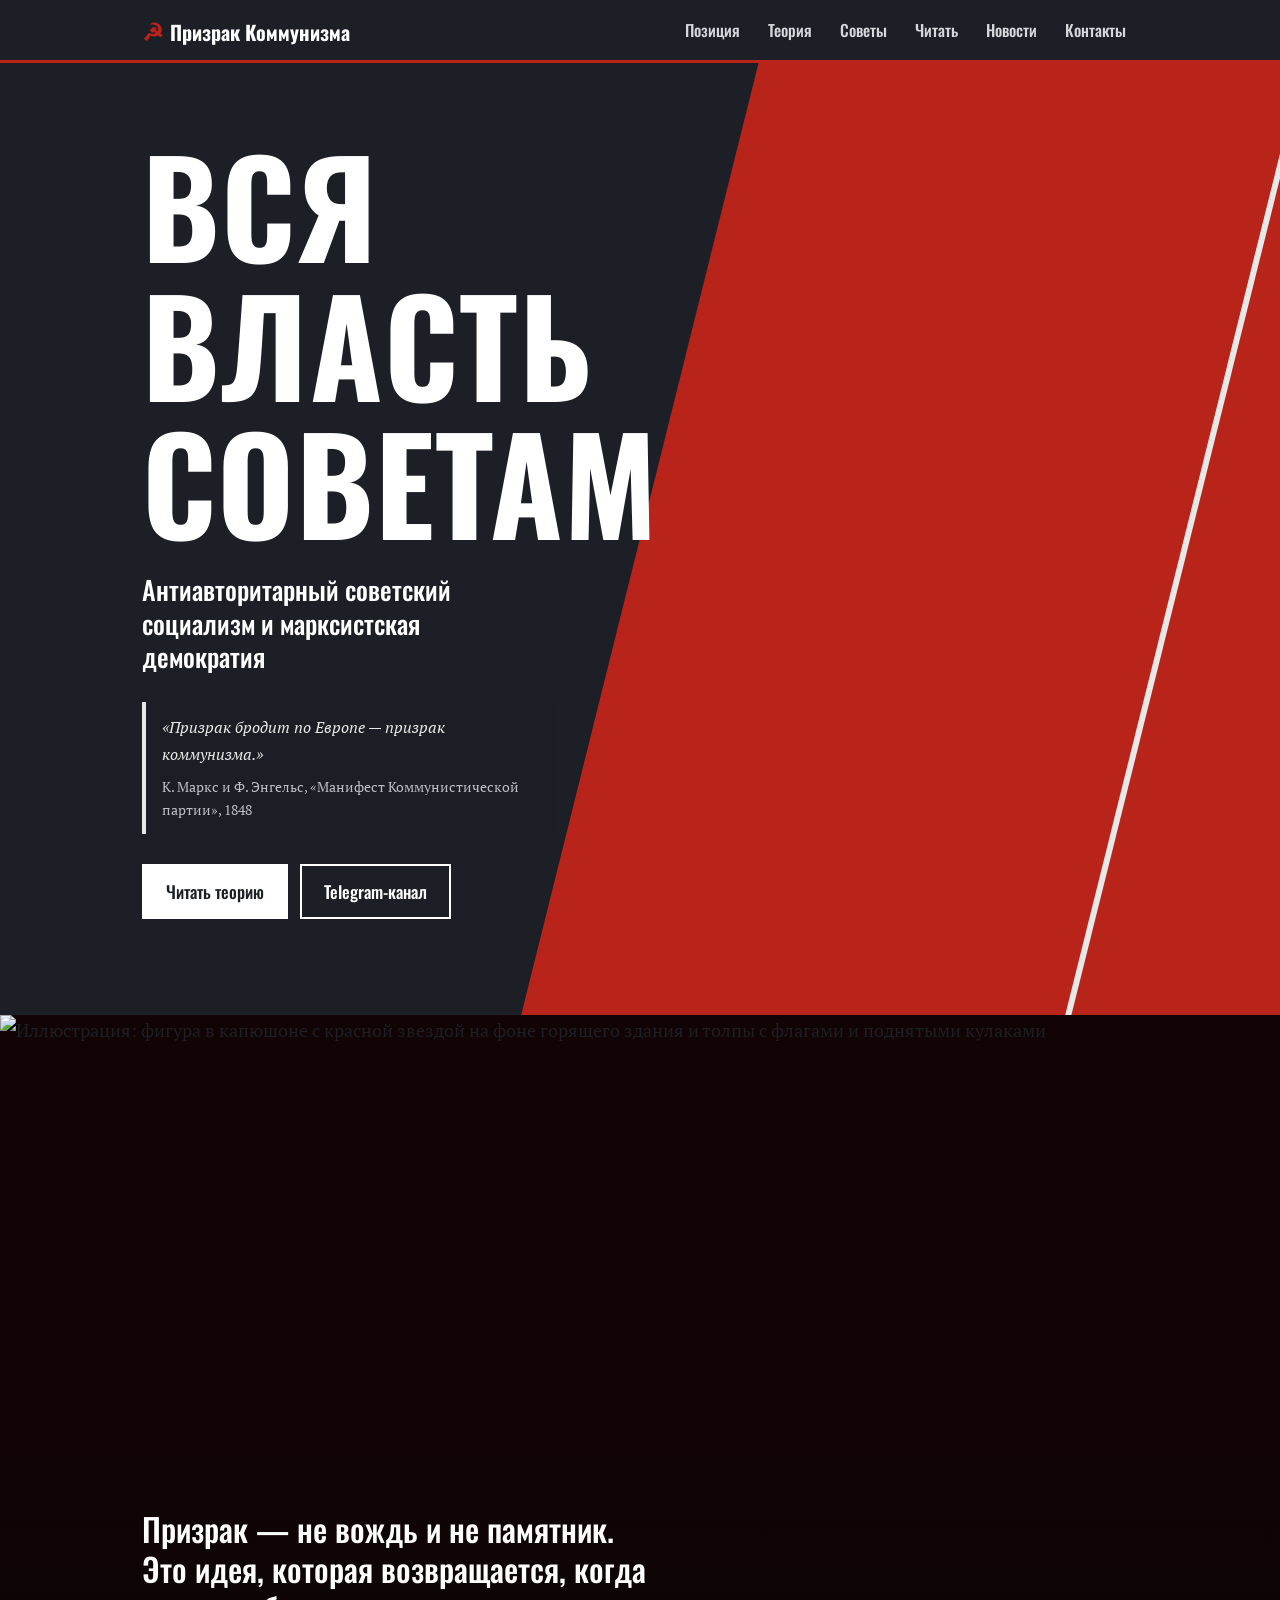
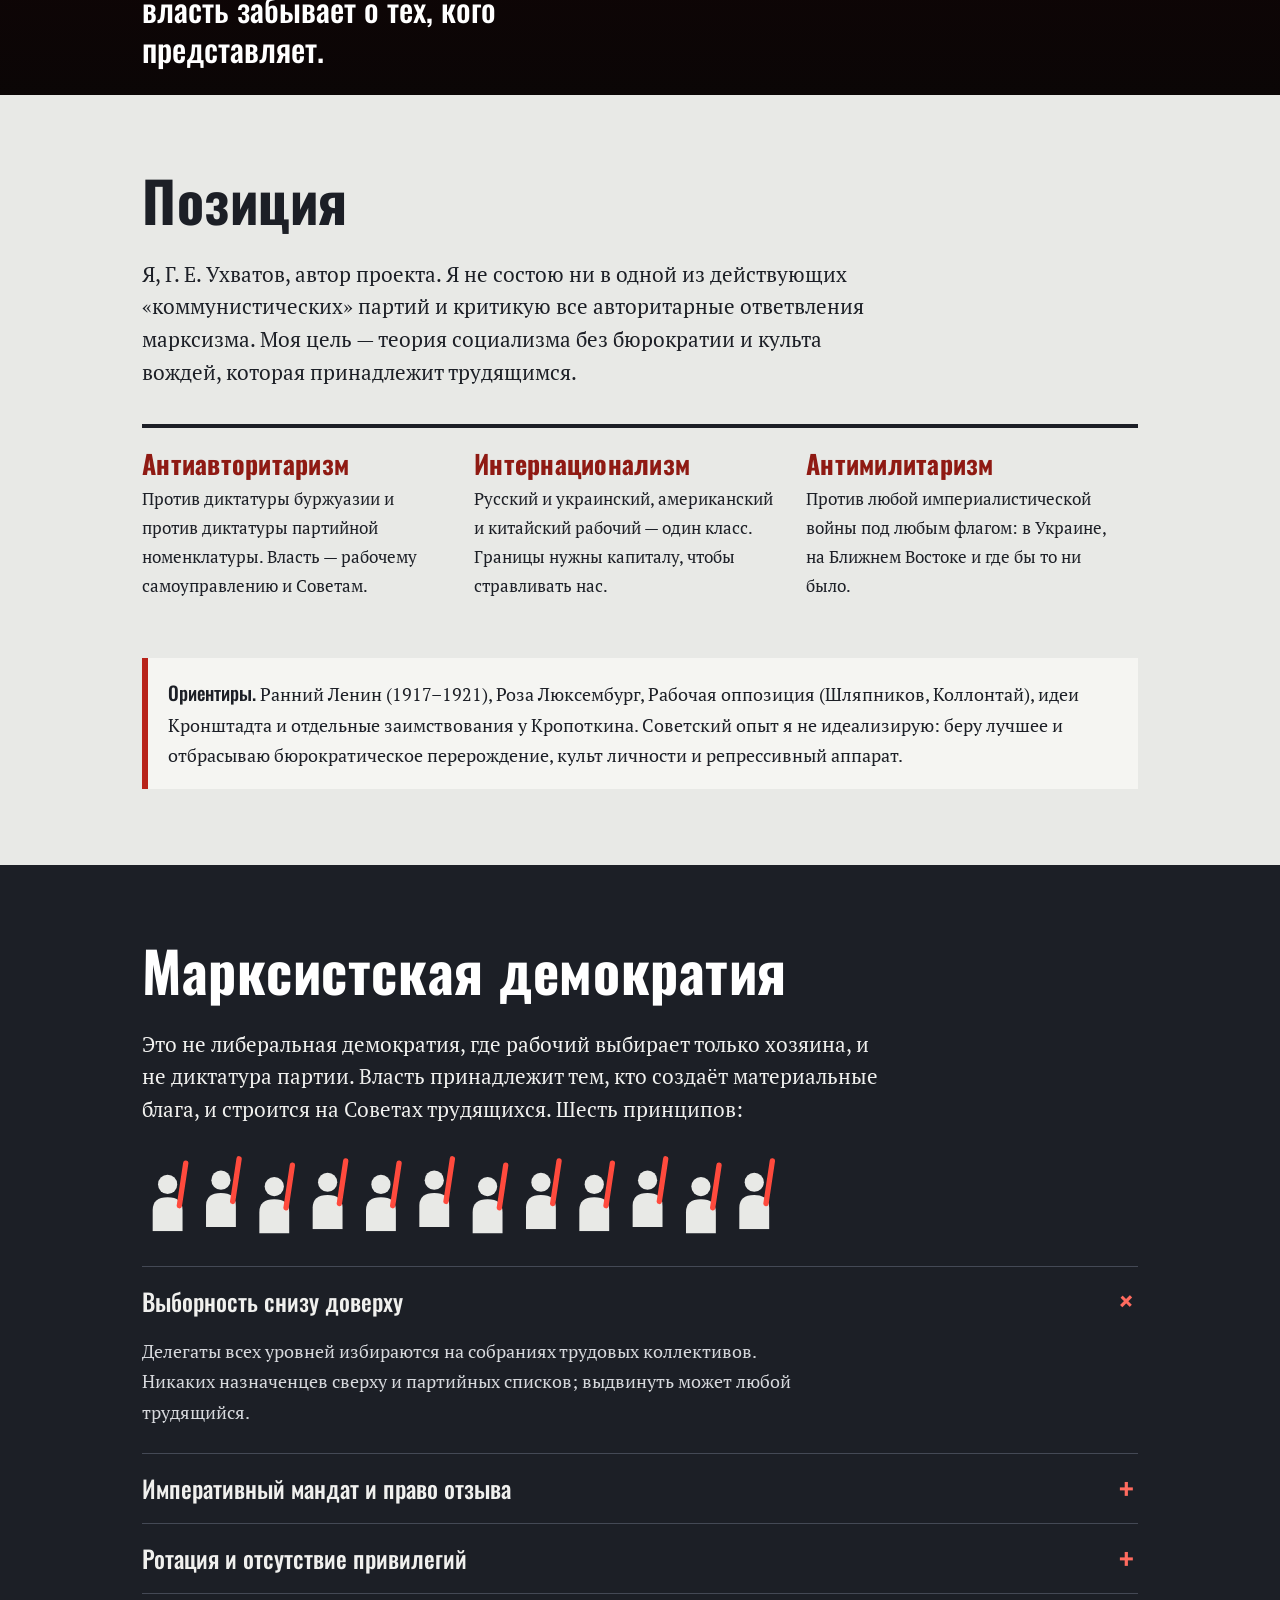
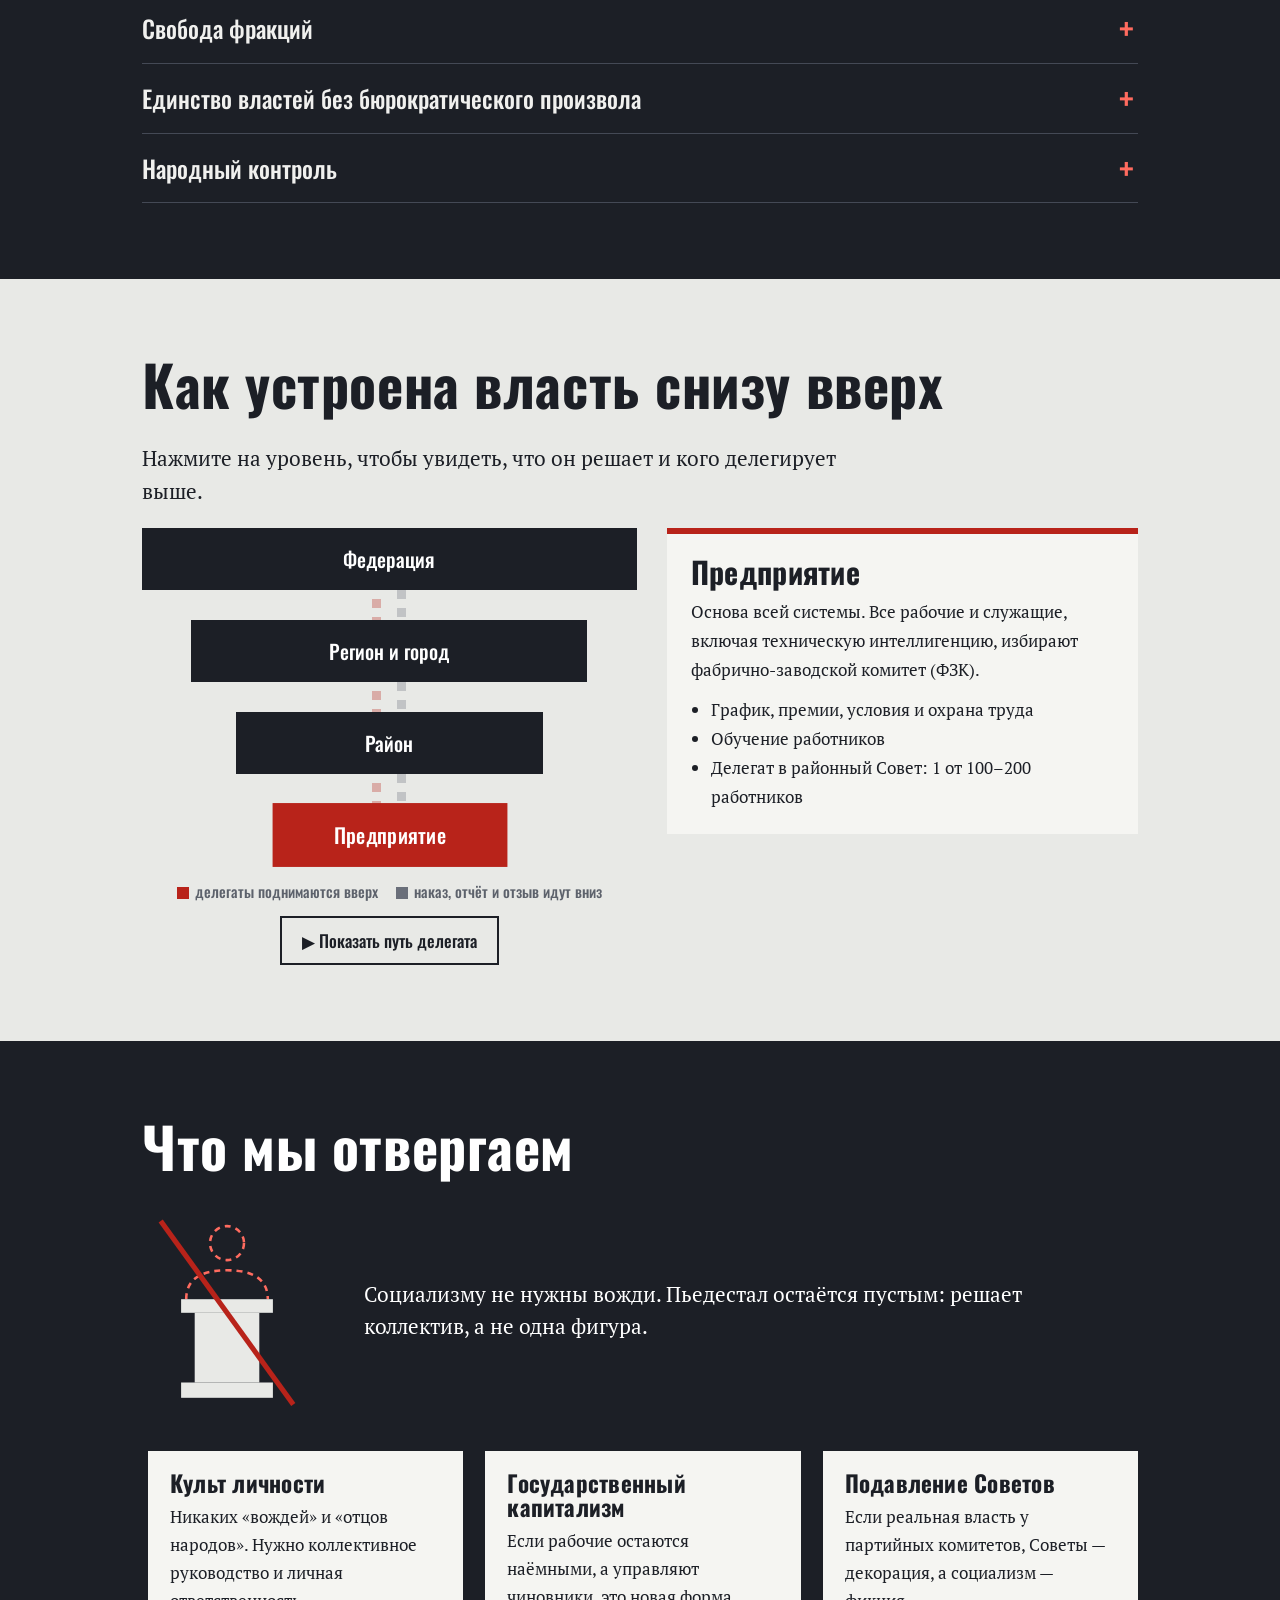
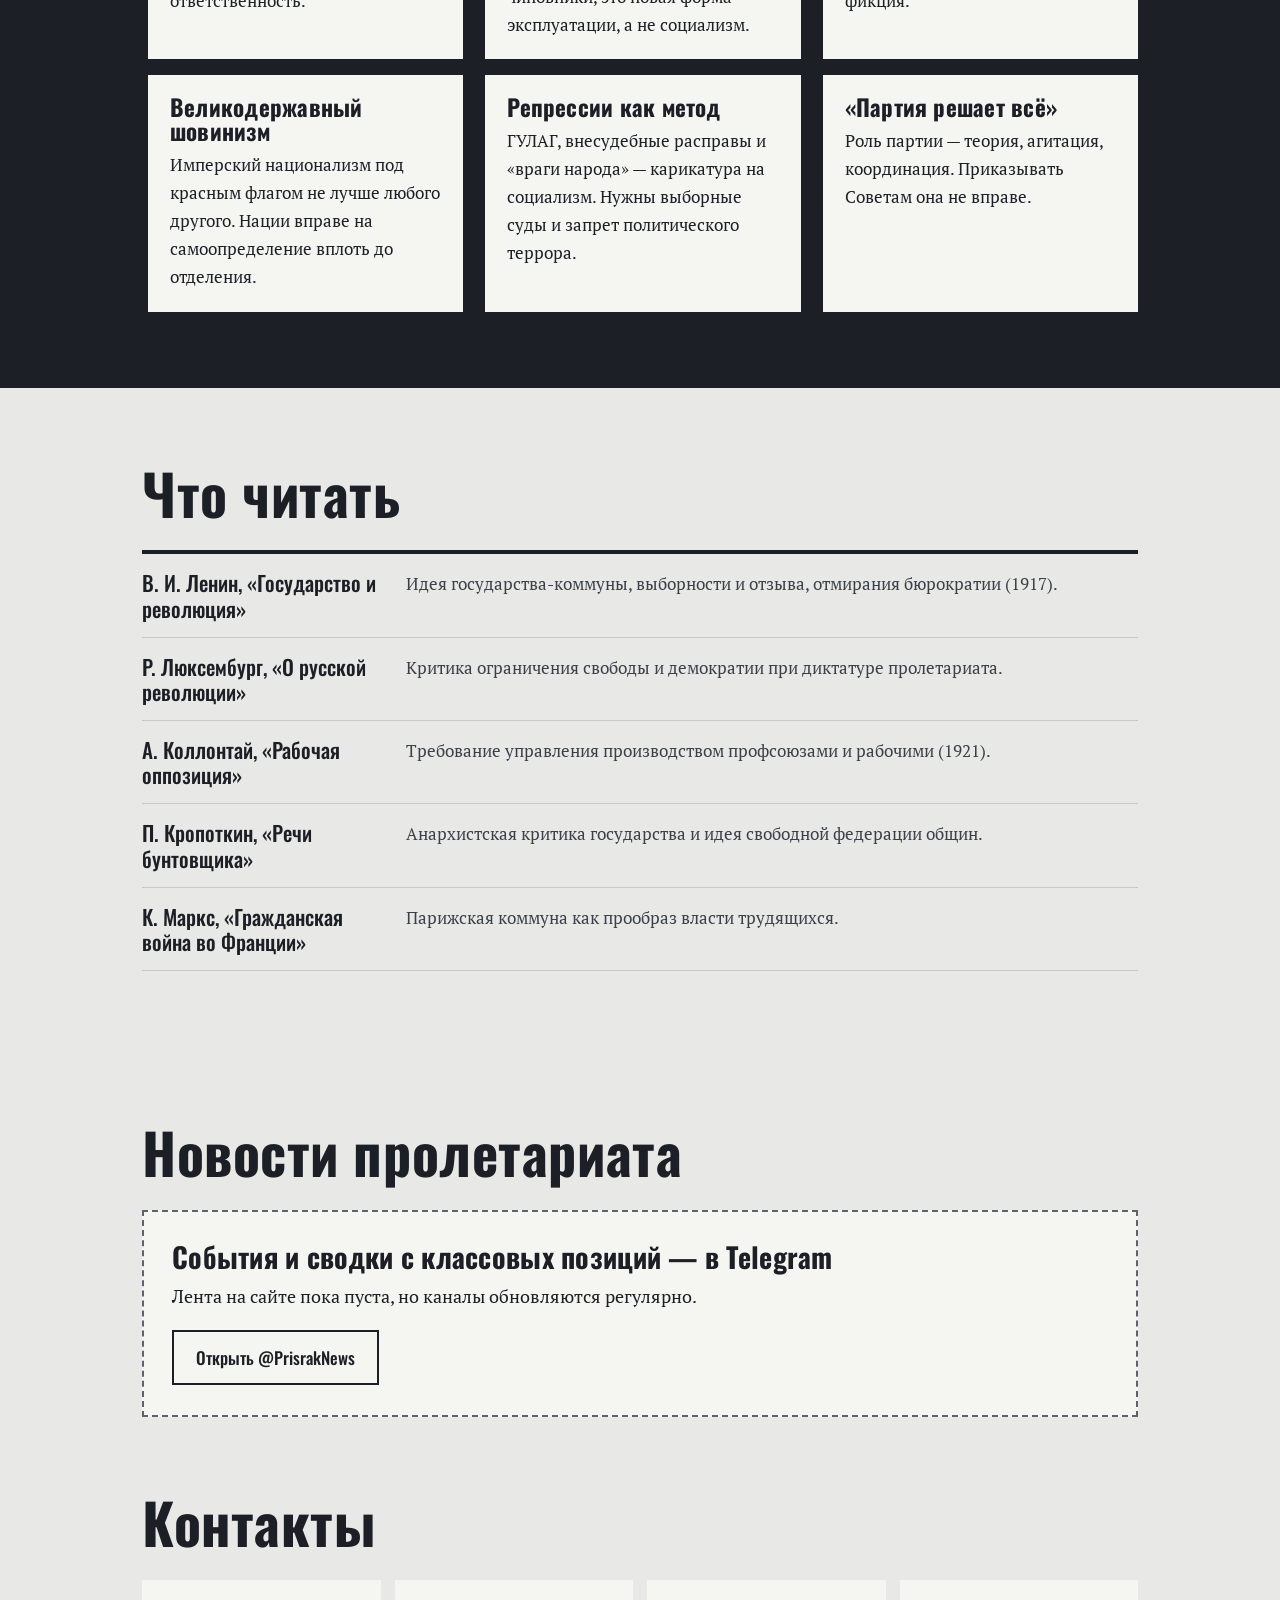
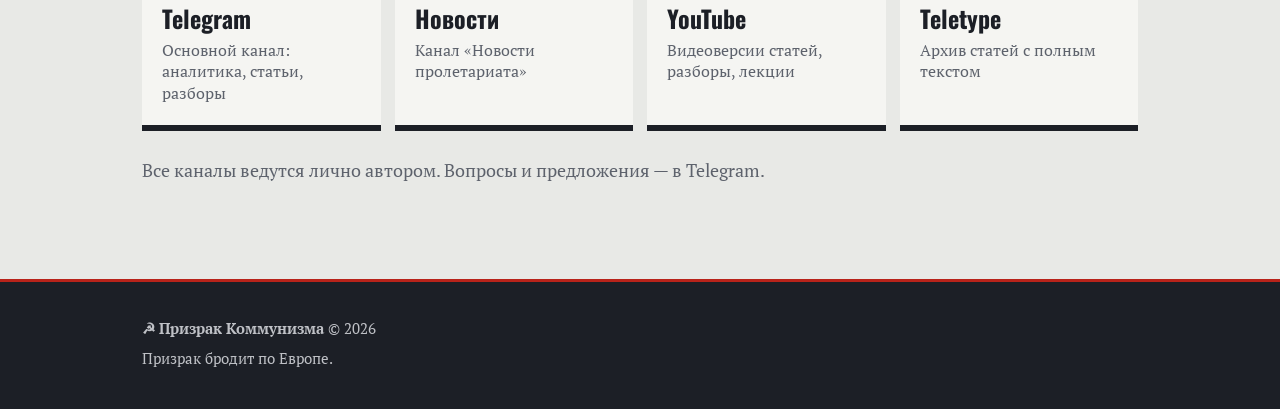
==== commit 7f0bcd8a: "Add files via upload" ====
--- a/index.html
+++ b/index.html
@@ -1,73 +1,321 @@
 <!DOCTYPE html>
 <html lang="ru">
 <head>
-    <meta charset="UTF-8">
-    <meta name="viewport" content="width=device-width, initial-scale=1.0">
-    <title>Призрак Коммунизма — Главная</title>
-    <link rel="stylesheet" href="style.css">
+<meta charset="utf-8">
+<meta name="viewport" content="width=device-width, initial-scale=1">
+<title>Призрак Коммунизма — антиавторитарный советский социализм</title>
+<meta name="description" content="Авторский проект Г. Е. Ухватова: марксистская демократия, власть Советов, критика бюрократического перерождения социализма.">
+<meta name="theme-color" content="#1c1f26">
+<meta property="og:title" content="Призрак Коммунизма">
+<meta property="og:image" content="https://saxtonhale228.github.io/prizrakkommunizma/ghost.jpg">
+<link rel="preconnect" href="https://fonts.googleapis.com">
+<link rel="preconnect" href="https://fonts.gstatic.com" crossorigin>
+<link href="https://fonts.googleapis.com/css2?family=Oswald:wght@500;700&family=PT+Serif:ital,wght@0,400;0,700;1,400&display=swap" rel="stylesheet">
+<style>
+:root{
+  --ink:#1c1f26; --paper:#e8e9e6; --sheet:#f5f5f2; --red:#b8231a; --red-d:#8f1a13; --grey:#5d626c; --line:#c9cac5;
+  --head:'Oswald','Arial Narrow',Impact,sans-serif; --body:'PT Serif',Georgia,'Times New Roman',serif;
+  box-sizing:border-box;
+}
+*,*::before,*::after{box-sizing:inherit}
+html{scroll-behavior:smooth;scroll-padding-top:64px}
+body{margin:0;background:var(--paper);color:var(--ink);font:18px/1.7 var(--body)}
+a{color:var(--red-d)}
+a:focus-visible,button:focus-visible,summary:focus-visible{outline:3px solid var(--red);outline-offset:3px}
+.wrap{max-width:1040px;margin:0 auto;padding:0 22px}
+h1,h2,h3{font-family:var(--head);font-weight:700;line-height:1.05;margin:0;letter-spacing:.01em}
+p{margin:0 0 1em;max-width:68ch}
+
+/* nav */
+header{position:sticky;top:0;z-index:20;background:var(--ink);color:#fff;border-bottom:3px solid var(--red)}
+header .wrap{display:flex;align-items:center;justify-content:space-between;height:60px;gap:16px}
+.logo{font:700 20px var(--head);color:#fff;text-decoration:none;white-space:nowrap}
+.logo b{color:var(--red);font-size:24px;margin-right:6px}
+nav{display:flex;gap:4px;overflow-x:auto;scrollbar-width:none}
+nav a{font:500 16px var(--head);color:#d6d8dc;text-decoration:none;padding:8px 12px;white-space:nowrap}
+nav a:hover{color:#fff;background:#2b2f39}
+
+/* hero */
+.hero{background:var(--ink);color:#fff;position:relative;overflow:hidden;padding:72px 0 96px}
+.hero::before{content:"";position:absolute;right:-12%;top:-20%;width:62%;height:150%;background:var(--red);transform:rotate(14deg);}
+.hero::after{content:"";position:absolute;right:8%;top:-20%;width:6px;height:150%;background:var(--paper);transform:rotate(14deg)}
+.hero .wrap{position:relative;z-index:2}
+.hero h1{font-size:clamp(52px,12vw,132px);text-transform:uppercase;max-width:9ch}
+.hero .sub{font:500 clamp(18px,3vw,26px)/1.3 var(--head);margin:22px 0 28px;max-width:26ch;color:#fff}
+.quote{border-left:4px solid var(--paper);padding:2px 0 2px 16px;max-width:52ch;font-style:italic;font-size:16px;color:#e9e9e6;background:rgba(28,31,38,.78);padding:12px 16px}
+.quote cite{display:block;font-style:normal;font-size:14px;margin-top:6px;color:#bdbfc4}
+.btns{display:flex;flex-wrap:wrap;gap:12px;margin-top:30px}
+.btn{display:inline-block;font:500 17px var(--head);text-decoration:none;padding:13px 22px;border:2px solid #fff;color:#fff;background:transparent}
+.btn.fill{background:#fff;color:var(--ink)}
+.btn:hover{background:var(--red-d);border-color:var(--red-d);color:#fff}
+
+section{padding:76px 0}
+section h2{font-size:clamp(34px,6vw,56px);margin-bottom:28px}
+.lead{font-size:21px;line-height:1.55}
+
+/* ghost banner */
+.ghost{margin:0;position:relative;background:#120405}
+.ghost img{display:block;width:100%;max-height:680px;object-fit:cover;object-position:center 28%}
+.ghost figcaption{position:absolute;left:0;right:0;bottom:0;padding:70px 22px 26px;background:linear-gradient(transparent,rgba(10,6,6,.92));color:#fff}
+.ghost figcaption p{font:500 clamp(20px,3.4vw,32px)/1.25 var(--head);max-width:30ch;margin:0 auto 0 max(0px,calc((100% - 996px)/2))}
+/* vote + pedestal */
+.vote{display:block;width:100%;max-width:640px;height:auto;margin:6px 0 30px}
+.rej-top{display:grid;gap:22px;align-items:center;grid-template-columns:1fr;margin-bottom:34px}
+@media(min-width:700px){.rej-top{grid-template-columns:200px 1fr}}
+.rej-top svg{width:170px;height:auto}
+/* position: three claims */
+.claims{display:grid;gap:0;grid-template-columns:repeat(auto-fit,minmax(260px,1fr));margin-top:36px;border-top:4px solid var(--ink)}
+.claim{padding:22px 22px 12px 0}
+.claim h3{font-size:26px;margin-bottom:8px;color:var(--red-d)}
+.claim p{font-size:17px}
+.refs{margin-top:28px;padding:18px 20px;background:var(--sheet);border-left:6px solid var(--red)}
+.refs strong{font-family:var(--head);font-weight:500;font-size:19px}
+
+/* theory */
+.dark{background:var(--ink);color:#f0f0ee}
+.dark h2{color:#fff}
+.dark a{color:#ff8a80}
+details{border-top:1px solid #444955}
+details:last-of-type{border-bottom:1px solid #444955}
+summary{cursor:pointer;list-style:none;font:500 24px/1.2 var(--head);padding:20px 40px 20px 0;position:relative}
+summary::-webkit-details-marker{display:none}
+summary::after{content:"+";position:absolute;right:4px;top:14px;font-size:34px;color:#ff6b5f;transition:transform .2s}
+details[open] summary::after{transform:rotate(45deg)}
+details p{padding-bottom:8px;color:#d7d9dd}
+
+/* council diagram */
+.diagram{display:grid;gap:30px;grid-template-columns:1fr;margin-top:12px}
+@media(min-width:820px){.diagram{grid-template-columns:1.05fr 1fr;align-items:start}}
+.tiers{display:flex;flex-direction:column;align-items:center}
+.tier{font:500 20px var(--head);border:0;color:#fff;background:var(--ink);padding:16px 12px;cursor:pointer;text-align:center;transition:background .3s,transform .2s}
+.tier[data-i="0"]{width:46%}.tier[data-i="1"]{width:62%}.tier[data-i="2"]{width:80%}.tier[data-i="3"]{width:100%}
+.tier:hover{background:#34394a}
+.tier.path{background:#6d1a14}
+.tier[aria-pressed="true"]{background:var(--red);transform:scale(1.03)}
+.conn{height:30px;width:34px;display:flex;justify-content:space-between;opacity:.3;transition:opacity .3s}
+.conn.on{opacity:1}
+.conn i{width:9px;height:100%;background-size:9px 18px}
+.conn .up{background-image:linear-gradient(to top,var(--red) 50%,transparent 50%);animation:up .9s linear infinite}
+.conn .dn{background-image:linear-gradient(to bottom,#6a6f7a 50%,transparent 50%);animation:dn 1.3s linear infinite}
+@keyframes up{to{background-position:0 -18px}}
+@keyframes dn{to{background-position:0 18px}}
+.legend{display:flex;flex-wrap:wrap;gap:6px 18px;font:500 15px var(--head);color:var(--grey);margin-top:14px;justify-content:center}
+.legend b{display:inline-block;width:12px;height:12px;margin-right:6px;vertical-align:-1px}
+.play{margin-top:14px;font:500 17px var(--head);background:transparent;border:2px solid var(--ink);color:var(--ink);padding:10px 20px;cursor:pointer}
+.play:hover{background:var(--ink);color:#fff}
+.swap{animation:swap .45s ease-out}
+@keyframes swap{from{opacity:0;transform:translateX(14px)}to{opacity:1;transform:none}}
+.panel{background:var(--sheet);border-top:6px solid var(--red);padding:22px 24px;min-height:230px}
+.panel h3{font-size:30px;margin-bottom:10px}
+.panel p{font-size:17px;margin-bottom:.7em}
+.panel ul{margin:0;padding-left:20px;font-size:17px}
+
+/* rejections */
+.no{display:grid;gap:16px;grid-template-columns:repeat(auto-fit,minmax(290px,1fr))}
+.no div{background:var(--sheet);padding:20px 22px;border-left:6px solid var(--ink)}
+.no h3{font-size:23px;margin-bottom:8px}
+.no p{font-size:16.5px;margin:0}
+
+/* reading */
+.read{list-style:none;margin:0;padding:0;border-top:4px solid var(--ink)}
+.read li{display:grid;gap:4px 24px;padding:16px 0;border-bottom:1px solid var(--line);grid-template-columns:1fr}
+@media(min-width:700px){.read li{grid-template-columns:240px 1fr}}
+.read b{font:500 21px/1.2 var(--head)}
+.read span{font-size:16.5px;color:#3b3f48}
+
+/* news */
+.empty{background:var(--sheet);padding:30px 28px;border:2px dashed var(--grey)}
+.empty h3{font-size:28px;margin-bottom:10px}
+
+/* contacts */
+.links{display:grid;gap:14px;grid-template-columns:repeat(auto-fit,minmax(230px,1fr))}
+.links a{display:block;text-decoration:none;background:var(--sheet);color:var(--ink);padding:20px;border-bottom:6px solid var(--ink)}
+.links a:hover{border-color:var(--red);background:#fff}
+.links b{display:block;font:700 24px var(--head);margin-bottom:4px}
+.links span{font-size:15.5px;color:var(--grey);line-height:1.4;display:block}
+
+footer{background:var(--ink);color:#bfc1c6;padding:34px 0;font-size:15px;border-top:3px solid var(--red)}
+footer p{margin:0 0 4px;max-width:none}
+@media(prefers-reduced-motion:reduce){html{scroll-behavior:auto}*,*::before,*::after{transition:none!important;animation:none!important}}
+@media(max-width:640px){body{font-size:17px}.hero{padding:48px 0 70px}section{padding:56px 0}.logo span{display:none}}
+</style>
 </head>
 <body>
 
 <header>
-    <div class="container">
-        <nav>
-            <div class="logo">☭ <span>Призрак</span> Коммунизма</div>
-            <ul class="nav-links">
-                <li><a href="index.html" class="active">Главная</a></li>
-                <li><a href="about.html">Обо мне</a></li>
-                <li><a href="theory.html">Теория</a></li>
-                <li><a href="news.html">Новости</a></li>
-                <li><a href="social.html">Контакты</a></li>
-            </ul>
-        </nav>
-    </div>
+  <div class="wrap">
+    <a class="logo" href="#top"><b>☭</b><span>Призрак Коммунизма</span></a>
+    <nav aria-label="Разделы">
+      <a href="#position">Позиция</a>
+      <a href="#theory">Теория</a>
+      <a href="#soviets">Советы</a>
+      <a href="#reading">Читать</a>
+      <a href="#news">Новости</a>
+      <a href="#contacts">Контакты</a>
+    </nav>
+  </div>
 </header>
 
-<main class="hero">
-    <div class="container">
-        <h1>☭ <span>Призрак</span> Коммунизма</h1>
-        <div class="subtitle">Марксистская демократия • Антиавторитарный советский социализм</div>
-
-        <div class="quote">
-            «Призрак бродит по Европе — призрак коммунизма. Все силы старой Европы объединились для священной охоты на этого призрака: папа и царь, Меттерних и Гизо, французские радикалы и немецкие полицейские...»
-            <cite>— Карл Маркс и Фридрих Энгельс, «Манифест Коммунистической партии», 1848</cite>
-        </div>
-
-        <div style="margin-bottom: 2rem;">
-            <a href="about.html" class="btn">Узнать больше</a>
-            <a href="https://t.me/PrisrakKommunisma" target="_blank" class="btn btn-outline">📱 Telegram</a>
-        </div>
-
-        <div class="nav-cards">
-            <div class="nav-card">
-                <h3>👤 Обо мне</h3>
-                <p>Кто я, моя позиция, принципы и ориентиры.</p>
-                <a href="about.html">Подробнее →</a>
-            </div>
-            <div class="nav-card">
-                <h3>📖 Теория</h3>
-                <p>Марксистская демократия и антиавторитарный социализм — развёрнуто.</p>
-                <a href="theory.html">Подробнее →</a>
-            </div>
-            <div class="nav-card">
-                <h3>📰 Новости</h3>
-                <p>События, факты, сводки — взгляд пролетариата.</p>
-                <a href="news.html">Подробнее →</a>
-            </div>
-            <div class="nav-card">
-                <h3>📱 Контакты</h3>
-                <p>Telegram, YouTube, Teletype — подписывайся.</p>
-                <a href="social.html">Подробнее →</a>
-            </div>
-        </div>
-    </div>
+<main id="top">
+<div class="hero">
+  <div class="wrap">
+    <h1>Вся власть Советам</h1>
+    <p class="sub">Антиавторитарный советский социализм и марксистская демократия</p>
+    <blockquote class="quote" style="margin:0">«Призрак бродит по Европе — призрак коммунизма.»
+      <cite>К. Маркс и Ф. Энгельс, «Манифест Коммунистической партии», 1848</cite>
+    </blockquote>
+    <div class="btns">
+      <a class="btn fill" href="#theory">Читать теорию</a>
+      <a class="btn" href="https://t.me/PrisrakKommunisma">Telegram-канал</a>
+    </div>
+  </div>
+</div>
+
+<figure class="ghost">
+  <img src="ghost.jpg" width="1280" height="960" alt="Иллюстрация: фигура в капюшоне с красной звездой на фоне горящего здания и толпы с флагами и поднятыми кулаками">
+  <figcaption><p>Призрак — не вождь и не памятник. Это идея, которая возвращается, когда власть забывает о тех, кого представляет.</p></figcaption>
+</figure>
+
+<section id="position">
+  <div class="wrap">
+    <h2>Позиция</h2>
+    <p class="lead">Я, Г. Е. Ухватов, автор проекта. Я не состою ни в одной из действующих «коммунистических» партий и критикую все авторитарные ответвления марксизма. Моя цель — теория социализма без бюрократии и культа вождей, которая принадлежит трудящимся.</p>
+    <div class="claims">
+      <div class="claim"><h3>Антиавторитаризм</h3><p>Против диктатуры буржуазии и против диктатуры партийной номенклатуры. Власть — рабочему самоуправлению и Советам.</p></div>
+      <div class="claim"><h3>Интернационализм</h3><p>Русский и украинский, американский и китайский рабочий — один класс. Границы нужны капиталу, чтобы стравливать нас.</p></div>
+      <div class="claim"><h3>Антимилитаризм</h3><p>Против любой империалистической войны под любым флагом: в Украине, на Ближнем Востоке и где бы то ни было.</p></div>
+    </div>
+    <div class="refs"><strong>Ориентиры.</strong> Ранний Ленин (1917–1921), Роза Люксембург, Рабочая оппозиция (Шляпников, Коллонтай), идеи Кронштадта и отдельные заимствования у Кропоткина. Советский опыт я не идеализирую: беру лучшее и отбрасываю бюрократическое перерождение, культ личности и репрессивный аппарат.</div>
+  </div>
+</section>
+
+<section id="theory" class="dark">
+  <div class="wrap">
+    <h2>Марксистская демократия</h2>
+    <p class="lead">Это не либеральная демократия, где рабочий выбирает только хозяина, и не диктатура партии. Власть принадлежит тем, кто создаёт материальные блага, и строится на Советах трудящихся. Шесть принципов:</p>
+    <svg class="vote" viewBox="0 0 600 84" role="img" aria-label="Ряд людей с поднятыми руками: голосование на собрании"><defs><symbol id="p" viewBox="0 0 40 70"><circle cx="20" cy="26" r="9" fill="#e8e9e6"/><path d="M6 70V50q0-12 14-12t14 12v20z" fill="#e8e9e6"/><path d="M31 46L37 6" stroke="#ff4a3d" stroke-width="5" stroke-linecap="round"/></symbol></defs><use href="#p" x="4" y="10" width="40" height="70"/><use href="#p" x="54" y="6" width="40" height="70"/><use href="#p" x="104" y="12" width="40" height="70"/><use href="#p" x="154" y="8" width="40" height="70"/><use href="#p" x="204" y="10" width="40" height="70"/><use href="#p" x="254" y="6" width="40" height="70"/><use href="#p" x="304" y="12" width="40" height="70"/><use href="#p" x="354" y="8" width="40" height="70"/><use href="#p" x="404" y="10" width="40" height="70"/><use href="#p" x="454" y="6" width="40" height="70"/><use href="#p" x="504" y="12" width="40" height="70"/><use href="#p" x="554" y="8" width="40" height="70"/></svg>
+    <div>
+      <details open><summary>Выборность снизу доверху</summary><p>Делегаты всех уровней избираются на собраниях трудовых коллективов. Никаких назначенцев сверху и партийных списков; выдвинуть может любой трудящийся.</p></details>
+      <details><summary>Императивный мандат и право отзыва</summary><p>Делегат голосует по наказу избирателей, а не по своему усмотрению. Собрание коллектива, который его делегировал, может отозвать его в любой момент.</p></details>
+      <details><summary>Ротация и отсутствие привилегий</summary><p>Делегаты не профессиональные политики: они работают на производстве и получают лишь компенсацию потерянного времени. Срок полномочий — 2–3 года, подряд не более двух раз. Так не складывается каста управленцев.</p></details>
+      <details><summary>Свобода фракций</summary><p>Дискуссии, фракции и критика большинства меньшинством допустимы внутри Советов и партии. Запрет фракций на X съезде РКП(б) в 1921 году стал шагом к диктатуре аппарата.</p></details>
+      <details><summary>Единство властей без бюрократического произвола</summary><p>Советы объединяют законодательную, исполнительную и контрольную функции. Исполкомы подотчётны Советам, судьи избираются ими, милиция работает под контролем рабочих коллективов.</p></details>
+      <details><summary>Народный контроль</summary><p>Выборные контролёры от трудовых коллективов проверяют учреждения, суды и милицию. Без этого Советы становятся декорацией.</p></details>
+    </div>
+  </div>
+</section>
+
+<section id="soviets">
+  <div class="wrap">
+    <h2>Как устроена власть снизу вверх</h2>
+    <p class="lead">Нажмите на уровень, чтобы увидеть, что он решает и кого делегирует выше.</p>
+    <div class="diagram">
+      <div>
+      <div class="tiers" role="group" aria-label="Уровни Советов">
+        <button class="tier" data-i="3" aria-pressed="false">Федерация</button>
+        <div class="conn" data-j="2"><i class="up"></i><i class="dn"></i></div>
+        <button class="tier" data-i="2" aria-pressed="false">Регион и город</button>
+        <div class="conn" data-j="1"><i class="up"></i><i class="dn"></i></div>
+        <button class="tier" data-i="1" aria-pressed="false">Район</button>
+        <div class="conn" data-j="0"><i class="up"></i><i class="dn"></i></div>
+        <button class="tier" data-i="0" aria-pressed="true">Предприятие</button>
+      </div>
+      <div class="legend"><span><b style="background:var(--red)"></b>делегаты поднимаются вверх</span><span><b style="background:#6a6f7a"></b>наказ, отчёт и отзыв идут вниз</span></div>
+      <div style="text-align:center"><button class="play" id="play">▶ Показать путь делегата</button></div>
+    </div>
+      <div class="panel" id="panel" aria-live="polite"></div>
+    </div>
+  </div>
+</section>
+
+<section id="no" class="dark">
+  <div class="wrap">
+    <h2>Что мы отвергаем</h2>
+    <div class="rej-top">
+      <svg viewBox="0 0 200 250" role="img" aria-label="Пустой пьедестал"><g fill="none" stroke="#ff6b5f" stroke-width="3" stroke-dasharray="7 6"><circle cx="100" cy="46" r="20"/><path d="M52 112q0-34 48-34t48 34"/></g><g fill="#e8e9e6"><rect x="46" y="112" width="108" height="16"/><rect x="62" y="128" width="76" height="82"/><rect x="46" y="210" width="108" height="18"/></g><path d="M22 20L178 236" stroke="#b8231a" stroke-width="6"/></svg>
+      <p class="lead" style="margin:0;color:#fff">Социализму не нужны вожди. Пьедестал остаётся пустым: решает коллектив, а не одна фигура.</p>
+    </div>
+    <div class="no" style="color:var(--ink)">
+      <div><h3>Культ личности</h3><p>Никаких «вождей» и «отцов народов». Нужно коллективное руководство и личная ответственность.</p></div>
+      <div><h3>Государственный капитализм</h3><p>Если рабочие остаются наёмными, а управляют чиновники, это новая форма эксплуатации, а не социализм.</p></div>
+      <div><h3>Подавление Советов</h3><p>Если реальная власть у партийных комитетов, Советы — декорация, а социализм — фикция.</p></div>
+      <div><h3>Великодержавный шовинизм</h3><p>Имперский национализм под красным флагом не лучше любого другого. Нации вправе на самоопределение вплоть до отделения.</p></div>
+      <div><h3>Репрессии как метод</h3><p>ГУЛАГ, внесудебные расправы и «враги народа» — карикатура на социализм. Нужны выборные суды и запрет политического террора.</p></div>
+      <div><h3>«Партия решает всё»</h3><p>Роль партии — теория, агитация, координация. Приказывать Советам она не вправе.</p></div>
+    </div>
+  </div>
+</section>
+
+<section id="reading">
+  <div class="wrap">
+    <h2>Что читать</h2>
+    <ul class="read">
+      <li><b>В. И. Ленин, «Государство и революция»</b><span>Идея государства-коммуны, выборности и отзыва, отмирания бюрократии (1917).</span></li>
+      <li><b>Р. Люксембург, «О русской революции»</b><span>Критика ограничения свободы и демократии при диктатуре пролетариата.</span></li>
+      <li><b>А. Коллонтай, «Рабочая оппозиция»</b><span>Требование управления производством профсоюзами и рабочими (1921).</span></li>
+      <li><b>П. Кропоткин, «Речи бунтовщика»</b><span>Анархистская критика государства и идея свободной федерации общин.</span></li>
+      <li><b>К. Маркс, «Гражданская война во Франции»</b><span>Парижская коммуна как прообраз власти трудящихся.</span></li>
+    </ul>
+  </div>
+</section>
+
+<section id="news">
+  <div class="wrap">
+    <h2>Новости пролетариата</h2>
+    <div class="empty">
+      <h3>События и сводки с классовых позиций — в Telegram</h3>
+      <p>Лента на сайте пока пуста, но каналы обновляются регулярно.</p>
+      <a class="btn" style="color:var(--ink);border-color:var(--ink)" href="https://t.me/PrisrakNews">Открыть @PrisrakNews</a>
+    </div>
+  </div>
+</section>
+
+<section id="contacts" style="padding-top:0">
+  <div class="wrap">
+    <h2>Контакты</h2>
+    <div class="links">
+      <a href="https://t.me/PrisrakKommunisma"><b>Telegram</b><span>Основной канал: аналитика, статьи, разборы</span></a>
+      <a href="https://t.me/PrisrakNews"><b>Новости</b><span>Канал «Новости пролетариата»</span></a>
+      <a href="https://www.youtube.com/@%D0%9F%D1%80%D0%B8%D0%B7%D1%80%D0%B0%D0%BA%D0%9A%D0%BE%D0%BC%D0%BC%D1%83%D0%BD%D0%B8%D0%B7%D0%BC%D0%B01917"><b>YouTube</b><span>Видеоверсии статей, разборы, лекции</span></a>
+      <a href="https://teletype.in/@prisrakkommunizma"><b>Teletype</b><span>Архив статей с полным текстом</span></a>
+    </div>
+    <p style="margin-top:24px;color:var(--grey)">Все каналы ведутся лично автором. Вопросы и предложения — в Telegram.</p>
+  </div>
+</section>
 </main>
 
 <footer>
-    <div class="container">
-        <p>☭ <a href="index.html">Призрак Коммунизма</a> © 2026. Призрак бродит по Европе.</p>
-    </div>
+  <div class="wrap">
+    <p><strong>☭ Призрак Коммунизма</strong> © 2026</p>
+    <p>Призрак бродит по Европе.</p>
+  </div>
 </footer>
 
+<script>
+const tiers=[
+ {t:'Предприятие',p:'Основа всей системы. Все рабочие и служащие, включая техническую интеллигенцию, избирают фабрично-заводской комитет (ФЗК).',l:['График, премии, условия и охрана труда','Обучение работников','Делегат в районный Совет: 1 от 100–200 работников']},
+ {t:'Район',p:'Совет состоит из делегатов от предприятий, школ, больниц и жилищных кооперативов.',l:['Благоустройство и ЖКХ','Школы и поликлиники, местный транспорт','Делегаты в городской Совет']},
+ {t:'Регион и город',p:'Городской Совет утверждает бюджет и крупные проекты, а исполком подотчётен ему и отзываем в любой момент.',l:['Бюджет, транспорт, жилищное строительство','Крупная инфраструктура','Региональный уровень строится по той же схеме']},
+ {t:'Федерация',p:'Высший уровень строится по той же логике: от региона к федерации, без назначенцев из центра.',l:['Вопросы общего масштаба','Отчёт перед избирателями не реже раза в полгода','Референдум по любому вопросу по требованию 10% избирателей']}
+];
+const panel=document.getElementById('panel'),btns=[...document.querySelectorAll('.tier')],conns=[...document.querySelectorAll('.conn')],playBtn=document.getElementById('play');
+let timer=null;
+function show(i){
+  const d=tiers[i];
+  panel.innerHTML='<h3>'+d.t+'</h3><p>'+d.p+'</p><ul>'+d.l.map(x=>'<li>'+x+'</li>').join('')+'</ul>';
+  panel.classList.remove('swap');void panel.offsetWidth;panel.classList.add('swap');
+  btns.forEach(b=>{const k=+b.dataset.i;b.setAttribute('aria-pressed',k===i);b.classList.toggle('path',k<i)});
+  conns.forEach(c=>c.classList.toggle('on',+c.dataset.j<i));
+}
+function stop(){clearInterval(timer);timer=null;playBtn.textContent='▶ Показать путь делегата'}
+function play(){
+  if(timer){stop();return}
+  let i=0;show(0);playBtn.textContent='■ Остановить';
+  timer=setInterval(()=>{i++;if(i>3){stop();return}show(i)},1700);
+}
+btns.forEach(b=>b.addEventListener('click',()=>{stop();show(+b.dataset.i)}));
+playBtn.addEventListener('click',play);
+show(0);
+</script>
 </body>
 </html>
